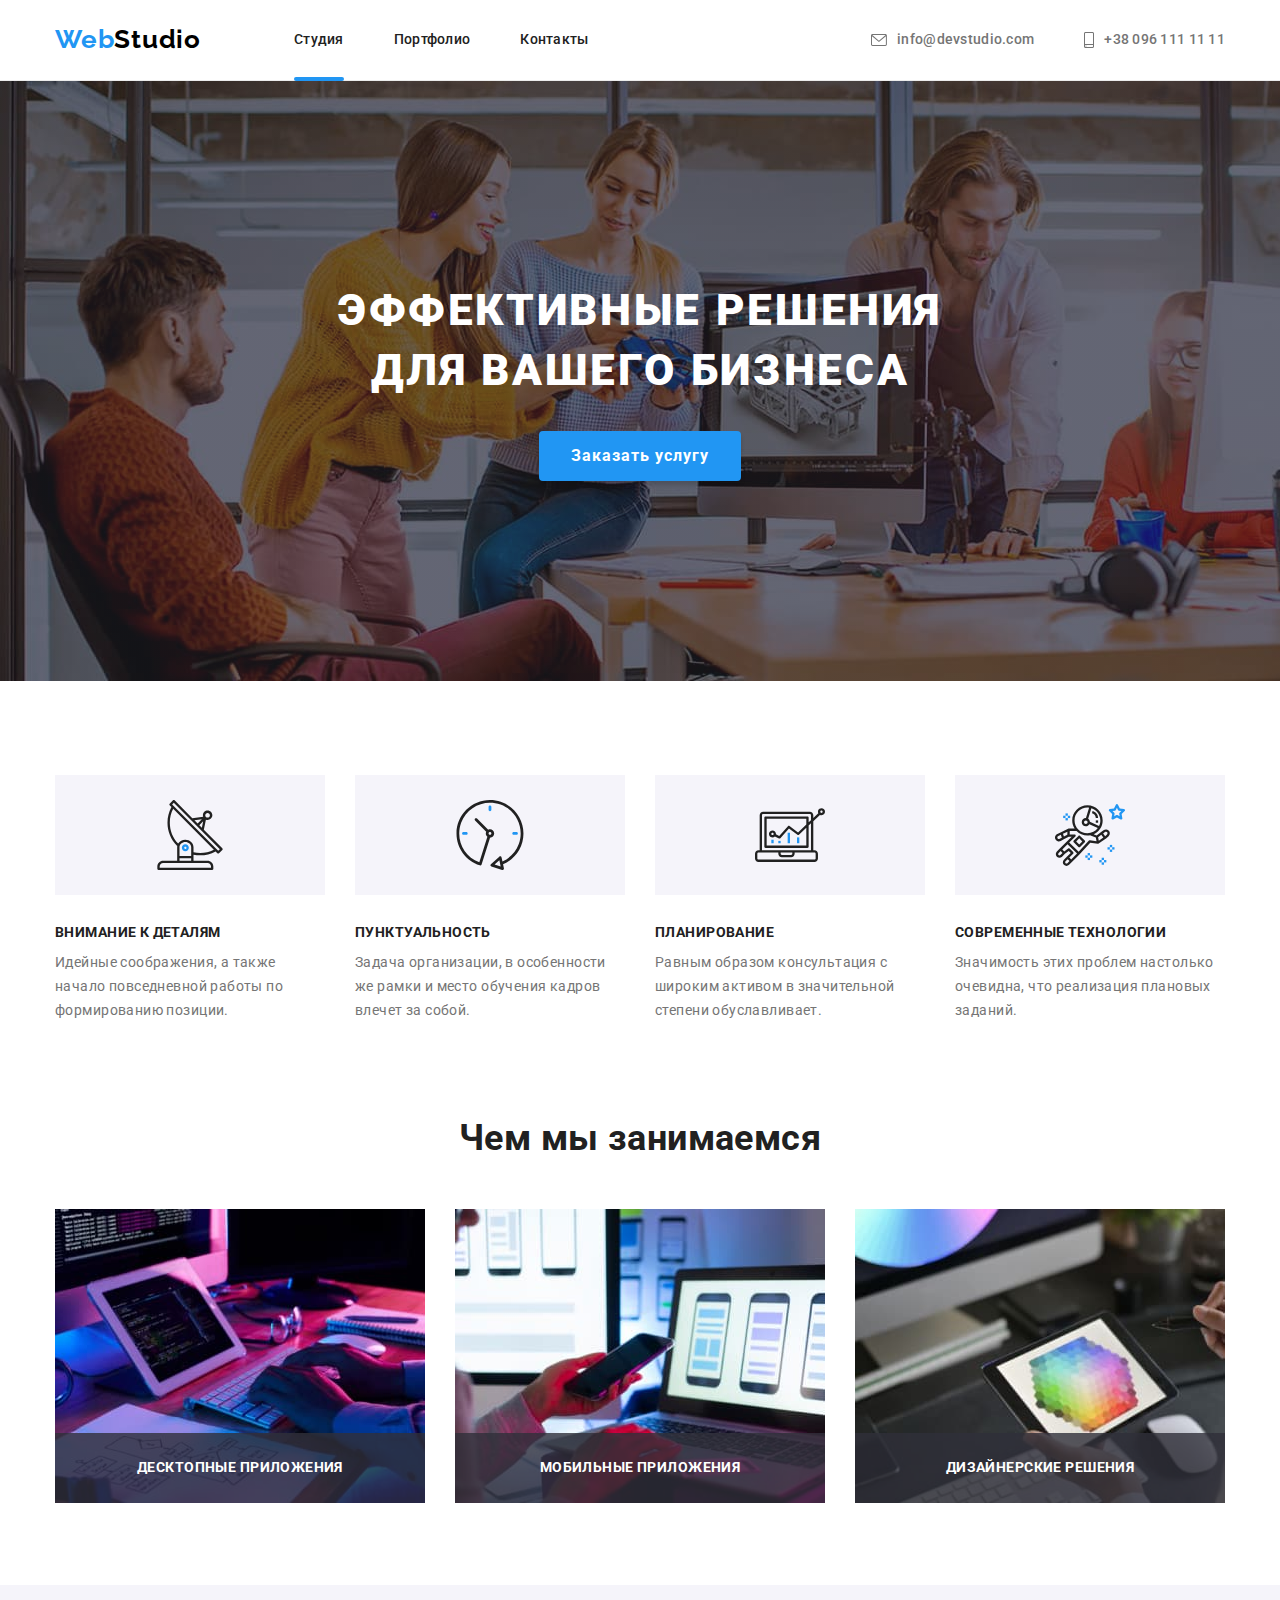
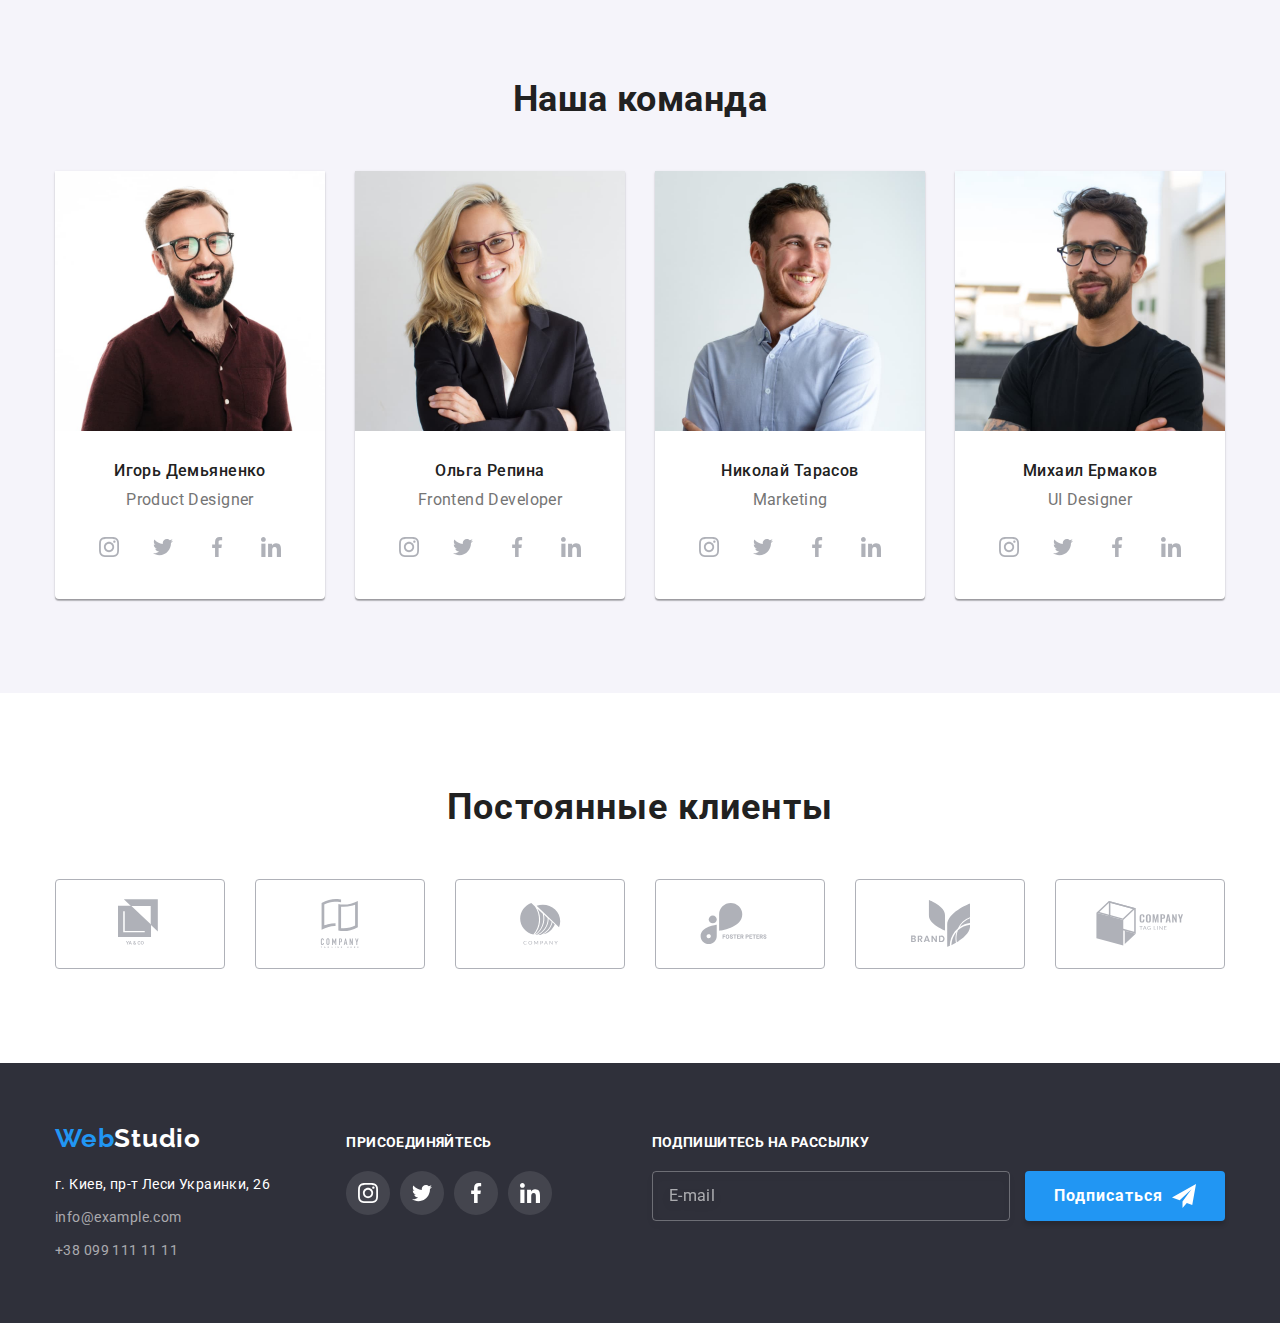
==== index.html @ 07ae0848 "clone-hw7" ====
<!DOCTYPE html>
<html lang="ru">
<head>
    <meta charset="UTF-8">
    <meta name="viewport" content="width=device-width, initial-scale=1.0">
    <title>Web Studio</title>
    <link rel="stylesheet" href="https://cdnjs.cloudflare.com/ajax/libs/modern-normalize/1.0.0/modern-normalize.min.css">
    <link rel="preconnect" href="https://fonts.gstatic.com">
    <link href="https://fonts.googleapis.com/css2?family=Raleway:wght@700&family=Roboto:wght@400;500;700;900&display=swap"
        rel="stylesheet">
    <link rel="stylesheet" href="./css/main.min.css">
</head>
<body>
<!--Шапка сайта-->   
    <header class="header">
        <div class="container">
            <nav class="navigation">
                <a href="./index.html" class="logo">
                    <span class="logo-accent">Web</span>Studio</a>
                <ul class="site-nav">
                    <li class="navigation-list"><a href="./index.html" class="link current">Студия</a></li>
                    <li class="navigation-list"><a href="./portfolio.html" class="link">Портфолио</a></li>
                    <li class="navigation-list"><a href="#" class="link ">Контакты</a></li>
                </ul>
            </nav>
            <address class="address-nav">
                <a class="link" href="mailto:info@devstudio.com">
                    <svg class="header-contacts" width="16" height="12">
                        <use href="./images/sprite.svg#icon-envelope"></use>
                    </svg>
                    info@devstudio.com</a>
                <a class="link number" href="tel:+380961111111">
                    <svg class="header-contacts" width="10" height="16">
                        <use href="./images/sprite.svg#icon-smartphone"></use>
                    </svg>
                    +38 096 111 11 11</a>
            </address>
        </div>
        
            
        

    </header>
    <main>
<!--Верхняя секция-->        
        <section class="hero">
            <div class="container">
                <h1 class="hero-title">Эффективные решения <br> для вашего бизнеса</h1>
                <button class="hero-button" type="button" data-modal-open>Заказать услугу</button>
            </div>
            
        </section>
<!--Секция особенностей-->        
        <section class="section-advantages">
            <div class="container">
                <h2 class="visually-hidden">Особенности</h2>
                <ul class="advantages-list">
                    <li class="advantages-item">
                        <div>
                            <svg width="70" height="70">
                            <use href="./images/sprite.svg#icon-antenna-1"></use>
                        </svg>
                        </div>
                        
                        <h3 class="advantages-title">Внимание к деталям</h3>
                        <p class="advantages-text">Идейные соображения, а также начало повседневной работы по формированию позиции.</p>
                    </li>
                    <li class="advantages-item">
                        <div>
                            <svg width="70" height="70">
                                <use href="./images/sprite.svg#icon-clock-1"></use>
                            </svg>
                        </div>
                        <h3 class="advantages-title">Пунктуальность</h3>
                        <p class="advantages-text">Задача организации, в особенности же рамки и место обучения кадров влечет за собой.</p>
                    </li>
                    <li class="advantages-item">
                        <div>
                            <svg width="70" height="70">
                                <use href="./images/sprite.svg#icon-diagram-1"></use>
                            </svg>
                        </div>
                        <h3 class="advantages-title">Планирование</h3>
                        <p class="advantages-text">Равным образом консультация с широким активом в значительной степени обуславливает.</p>
                    </li>
                    <li class="advantages-item">
                        <div>
                            <svg width="70" height="70">
                                <use href="./images/sprite.svg#icon-astronaut-1"></use>
                            </svg>
                        </div>
                        <h3 class="advantages-title">Современные технологии</h3>
                        <p class="advantages-text">Значимость этих проблем настолько очевидна, что реализация плановых заданий.</p>
                    </li>
                </ul>
            </div>
            
        </section>
<!--Секция сфер деятельности-->
        <section class="section-product">
            <div class="container">
                <h2 class="product-item-title">Чем мы занимаемся</h2>
                <ul class="product-list">
                    <li class="product-item"><img src="./images/coding.jpg" alt="Разработка веб" width="370" height="294">
                    <p class="product-title">Десктопные приложения</p>
                    </li>
                    <li class="product-item"><img src="./images/mobileaps.jpg" alt="Адаптивность" width="370" height="294">
                    <p class="product-title">Мобильные приложения</p>
                    </li>
                    <li class="product-item"><img src="./images/interface.jpg" alt="Адаптивность" width="370" height="294">
                    <p class="product-title">Дизайнерские решения</p>
                    </li>
                
                </ul>
            </div>
            
        </section>     
<!--Секция наша команда-->   
        <section class="section team">
            <div class="container">
                <h2 class="team-item-title">Наша команда</h2>
                <ul class="team-list list">
                    <li class="team-item">
                        <img class="photo-team" src="./images/igor.jpg" alt="дизайнер продукта" width="270" height="260">
                        <div class="about-team">
                            <h3 class="team-caption">Игорь Демьяненко</h3>
                            <p class="team-text">Product Designer</p>
                            </div>
                            <ul class="social-list">
                                <li class="social-list-item">
                                    <a href="#" class="social-list-item-link" target="_blank">
                                        <svg class="social-list-item-svg">
                                            <use href="./images/sprite.svg#icon-instagram-2"></use>
                                        </svg>
                                    </a>
                                </li>
                    <li>
                        <a href="#" class="social-list-item-link" target="_blank">
                            <svg class="social-list-item-svg">
                                <use href="./images/sprite.svg#icon-twitter-1"></use>
                            </svg>
                        </a>
                    </li>
                    <li>
                        <a href="#" class="social-list-item-link" target="_blank">
                            <svg class="social-list-item-svg">
                                <use href="./images/sprite.svg#icon-facebook-1"></use>
                            </svg>
                        </a>
                    </li>
                    <li>
                        <a href="#" class="social-list-item-link" target="_blank">
                            <svg class="social-list-item-svg">
                                <use href="./images/sprite.svg#icon-linkedin-1"></use>
                            </svg>
                        </a>
                    </li>
                            </ul>

                        
                        
                    </li>
                    <li class="team-item">
                        <img src="./images/olga.jpg" alt="фронтенд-разработчик" width="270" height="260">
                        <div class="about-team">
                            <h3 class="team-caption">Ольга Репина</h3>
                            <p class="team-text">Frontend Developer</p>
                        </div>
                        <ul class="social-list">
                            <li class="social-list-item">
                                <a href="#" class="social-list-item-link" target="_blank">
                                    <svg class="social-list-item-svg">
                                        <use href="./images/sprite.svg#icon-instagram-2"></use>
                                    </svg>
                                </a>
                            </li>
                            <li>
                                <a href="#" class="social-list-item-link" target="_blank">
                                    <svg class="social-list-item-svg">
                                        <use href="./images/sprite.svg#icon-twitter-1"></use>
                                    </svg>
                                </a>
                            </li>
                            <li>
                                <a href="#" class="social-list-item-link" target="_blank">
                                    <svg class="social-list-item-svg">
                                        <use href="./images/sprite.svg#icon-facebook-1"></use>
                                    </svg>
                                </a>
                            </li>
                            <li>
                                <a href="#" class="social-list-item-link" target="_blank">
                                    <svg class="social-list-item-svg">
                                        <use href="./images/sprite.svg#icon-linkedin-1"></use>
                                    </svg>
                                </a>
                            </li>
                        </ul>

                        
                    </li>
                    <li class="team-item">
                        <img src="./images/nikola.jpg" alt="маркетинг" width="270" height="260">
                        <div class="about-team">
                            <h3 class="team-caption">Николай Тарасов</h3>
                            <p class="team-text">Marketing</p>
                        </div>
                        <ul class="social-list">
                            <li class="social-list-item">
                                <a href="#" class="social-list-item-link" target="_blank">
                                    <svg class="social-list-item-svg">
                                        <use href="./images/sprite.svg#icon-instagram-2"></use>
                                    </svg>
                                </a>
                            </li>
                            <li>
                                <a href="#" class="social-list-item-link" target="_blank">
                                    <svg class="social-list-item-svg">
                                        <use href="./images/sprite.svg#icon-twitter-1"></use>
                                    </svg>
                                </a>
                            </li>
                            <li>
                                <a href="#" class="social-list-item-link" target="_blank">
                                    <svg class="social-list-item-svg">
                                        <use href="./images/sprite.svg#icon-facebook-1"></use>
                                    </svg>
                                </a>
                            </li>
                            <li>
                                <a href="#" class="social-list-item-link" target="_blank">
                                    <svg class="social-list-item-svg">
                                        <use href="./images/sprite.svg#icon-linkedin-1"></use>
                                    </svg>
                                </a>
                            </li>
                        </ul>
                        
                        
                    </li>
                    <li class="team-item">
                        <img src="./images/miho.jpg" alt="дизайнер интерфейса" width="270" height="260">
                        <div class="about-team">
                            <h3 class="team-caption">Михаил Ермаков</h3>
                            <p class="team-text">UI Designer</p>
                        </div>
                        <ul class="social-list">
                            <li class="social-list-item">
                                <a href="#" class="social-list-item-link" target="_blank">
                                    <svg class="social-list-item-svg">
                                        <use href="./images/sprite.svg#icon-instagram-2"></use>
                                    </svg>
                                </a>
                            </li>
                            <li>
                                <a href="#" class="social-list-item-link" target="_blank">
                                    <svg class="social-list-item-svg">
                                        <use href="./images/sprite.svg#icon-twitter-1"></use>
                                    </svg>
                                </a>
                            </li>
                            <li>
                                <a href="#" class="social-list-item-link" target="_blank">
                                    <svg class="social-list-item-svg">
                                        <use href="./images/sprite.svg#icon-facebook-1"></use>
                                    </svg>
                                </a>
                            </li>
                            <li>
                                <a href="#" class="social-list-item-link" target="_blank">
                                    <svg class="social-list-item-svg">
                                        <use href="./images/sprite.svg#icon-linkedin-1"></use>
                                    </svg>
                                </a>
                            </li>
                        </ul>
                        
                    </li>
                </ul>
            </div>
            
        </section>
        <!-- Наши клиенты -->
        <section class="section clients">
            <div class="container">
                <h2 class="clients-item-title">Постоянные клиенты</h2>
                <ul class="clients-list">
                    <li>
                        <a href="#" class="clients-list-item">
                        <svg class="clients-list-item-svg" width="44" height="49">
                            <use href="./images/sprite.svg#icon-logo-1"></use>
                        </svg>
                        </a>
                    </li>
                    <li>
                        <a href="#" class="clients-list-item">
                            <svg class="clients-list-item-svg" width="44" height="49">
                                <use href="./images/sprite.svg#icon-logo-2"></use>
                            </svg>
                        </a>
                    </li>
                    <li>
                        <a href="#" class="clients-list-item">
                            <svg class="clients-list-item-svg" width="41" height="42">
                                <use href="./images/sprite.svg#icon-logo-3"></use>
                            </svg>
                        </a>
                    </li>
                    <li>
                        <a href="#" class="clients-list-item">
                            <svg class="clients-list-item-svg" width="80" height="42">
                                <use href="./images/sprite.svg#icon-logo-4"></use>
                            </svg>
                        </a>
                    </li>
                    <li>
                        <a href="#" class="clients-list-item">
                            <svg class="clients-list-item-svg" width="59" height="47">
                                <use href="./images/sprite.svg#icon-logo-5"></use>
                            </svg>
                        </a>
                    </li>
                    <li>
                        <a href="#" class="clients-list-item">
                            <svg class="clients-list-item-svg" width="88" height="45">
                                <use href="./images/sprite.svg#icon-logo-6"></use>
                            </svg>
                        </a>
                    </li>
                </ul>
            </div>
            
        </section>
    </main>
<!--Подвал-->    
    <footer class="box">
        <div class="footer-nav container">
            <div class="footer-container"> 
                <div class="box-address">
                    <a href="index.html" class="logo-footer">
                        <span class="logo-accent">Web</span>Studio</a>
                    <address>
                        <ul class="box-list">
                            <li>
                                <a class="link address" href="https://goo.gl/maps/RxFBM79pDtVXAwZK7">г. Киев, пр-т Леси Украинки,
                                    26<br></a>
                            </li>
                            <li>
                                <a class="link" href="mailto:info@example.com">info@example.com</a>
                            </li>
                            <li>
                                <a class="link" href="tel:+380991111111">+38 099 111 11 11</a>
                            </li>
                        </ul>
                    </address>
                </div>
                <div class="footer-socials-box">
                    <h3 class="footer-title">присоединяйтесь</h3>
                    <ul class="footer-socials-list">
                        <li class="footer-socials-item">
                            <a href="" class="socials-link">
                                <svg class="socials-link-icon">
                                    <use href="./images/sprite.svg#icon-instagramf"></use>
                                </svg>
                            </a>
                        </li>
                        <li class="footer-socials-item">
                            <a href="" class="socials-link">
                                <svg class="socials-link-icon">
                                    <use href="./images/sprite.svg#icon-twitterf"></use>
                                </svg>
                            </a>
                        </li>
                        <li class="footer-socials-item">
                            <a href="" class="socials-link">
                                <svg class="socials-link-icon">
                                    <use href="./images/sprite.svg#icon-facebook-f"></use>
                                </svg>
                            </a>
                        </li>
                        <li class="footer-socials-item">
                            <a href="" class="socials-link">
                                <svg class="socials-link-icon">
                                    <use href="./images/sprite.svg#icon-linkedinf"></use>
                                </svg>
                            </a>
                        </li>
                    </ul>
                </div>
                        <div class="subscribe">
                            <h3 class="footer-title">Подпишитесь на рассылку</h3>
                            <div class="footer-form-wrapper">
                                <form action="#" class="footer-form">
                                    <div class="footer-form-item">
                                        <input type="email" name="email" placeholder="E-mail" class="footer-form-input">
                                        <button type="submit" class="submit-btn">Подписаться</button>
                                    </div>
                                </form>
                            </div>
                        </div>
            </div>
    </div>
    </footer>
    <div class="backdrop is-hidden" data-modal>
        <div class="modal modal-close">
            <button class="btn-close" data-modal-close>
                <svg class="modal-btn-close">
                    <use href="./images/sprite.svg#icon-close-black"></use>
                </svg>
            </button>
            <!-- Modal title  =====================-->
            <p class="modal-title">Оставьте свои данные, мы вам перезвоним</p>
            
            <!-- Form ==============================-->
            <form action="#" method="GET">
                <!-- Form items -->
                <div class="form-items">
                    <!-- Inputs ============= -->
                    <!-- Form Name =====-->
                    <div class="form-item">
                        <label class="form-item-label" for="name">Имя </label>
                        <input class="form-item-input" type="text" name="user-name" required minlength="2" placeholder=""
                            id="name" />
                        <svg class="form-item-input-svg">
                            <use href="./images/sprite.svg#icon-person-black"></use>
                        </svg>
                    </div>
                    <!--Form Phone ======-->
                    <div class="form-item">
                        <label class="form-item-label" for="tel">Телефон </label>
                        <input class="form-item-input" type="tel" name="user-phone" required minlength="7" placeholder=""
                            pattern="[0-9]{3}-[0-9]{3}-[0-9]{2}-[0-9]{2}" id="tel" />
                        <svg class="form-item-input-svg">
                            <use href="./images/sprite.svg#icon-phone-black"></use>
                        </svg>
                    </div>
            
                    <!-- Form E-mail ======-->
                    <div class="form-item">
                        <label class="form-item-label">Почта </label>
                        <input id="email" type="email" class="form-item-input" name="user-email" placeholder="" required />
                        <svg class="form-item-input-svg">
                            <use href="./images/sprite.svg#icon-email-black"></use>
                        </svg>
                    </div>
            
                    <!-- Form message =============-->
                    <div class="form-item">
                        <label class="form-item-label" for="text">Комментарий </label>
                        <textarea class="form-item-input form-message" name="user-comments" placeholder="Введите текст"
                            id="text"></textarea>
                    </div>
            
                    <!--Form agreements  =============== -->
                    <div class="form-item">
                        <!-- new -->
                        <label class="form-agreement-label">
                            <input class="form-input-check hidden-form-checkbox" type="checkbox" name="user-contract" />
                            <a href="">Условия договора</a>
                            Соглашаюсь с рассылкой и принимаю
                            <span class="form-castom-checkbox"><svg width="12px" height="12px">
                                    <use href="./images/sprite.svg#icon-vector"></use>
                                </svg>
                            </span>
                        </label>
                    </div>
            
                    <!-- Form button -->
                    <button type="submit" class="form-button">Отправить</button>
                </div>
            </form>
        </div>
    </div>
    <script src="./js/modal.js">
    </script>
</body>

</html>
---- css/main.min.css ----
*,*::before,*::after{margin:0;padding:0;box-sizing:border-box}img{display:block}body{margin:0;background-color:#fff;color:#757575;font-family:Roboto, sans-serif;letter-spacing:0.03em;font-size:14px;line-height:1.17}body li{list-style-type:none}li a{text-decoration:none}.container{margin-left:auto;margin-right:auto;width:1200px;padding-left:15px;padding-right:15px}.visually-hidden{position:absolute;width:1px;height:1px;margin:-1px;border:0;padding:0;white-space:nowrap;clip-path:inset(100%);clip:rect(0 0 0 0);overflow:hidden}.header{display:block;border-bottom:1px solid #ececec}.header .container{display:flex;align-items:center;padding-top:24px;padding-bottom:25px}.header-contacts{margin-right:10px}.navigation{display:flex;align-items:center}.site-nav{display:flex;align-items:center}.site-nav .link:hover,.site-nav .link:focus,.site-nav .current:visited{color:#2196f3}.site-nav .link{font-weight:500;font-size:14px;line-height:1.14;letter-spacing:0.02em;color:#212121;transition-duration:250ms;transition-property:color;transition-timing-function:cubic-bezier(0.4, 0, 0.2, 1)}.logo{align-items:center;margin-right:93px;font-family:Raleway, sans-serif;font-weight:700;font-size:26px;line-height:1.2;color:#000;letter-spacing:0.03em}.logo-accent{color:#2196f3}nav a,.address-nav a{text-decoration:none;display:flex;align-items:center}.address-nav{display:flex;margin-left:auto}.address-nav .link{color:#757575;font-weight:500;font-size:14px;line-height:1.14;letter-spacing:0.02em;font-style:normal;fill:#757575;transition-duration:250ms;transition-property:color, fill;transition-timing-function:cubic-bezier(0.4, 0, 0.2, 1)}.address-nav .link:hover,.address-nav .link:focus{color:#2196f3;fill:#2196f3}.address-nav .number{margin-left:50px}.navigation-list{display:list-item;margin-right:50px;position:relative}.navigation-list:last-child{margin-right:0}.current::after{content:"";position:absolute;display:block;width:100%;height:4px;bottom:-33.5px;border-radius:2px;background-color:#2196f3}.hero{max-width:1600px;height:600px;margin-right:auto;margin-left:auto;text-align:center;padding:200px 0;color:#fff;background:#c4c4c4;background-image:linear-gradient(rgba(47,48,58,0.4), rgba(47,48,58,0.4)),url(../images/img-hero.jpg);background-repeat:no-repeat;background-size:cover}.hero-title{font-weight:900;font-size:44px;line-height:1.36;text-align:center;letter-spacing:0.06em;text-transform:uppercase;margin-bottom:30px;border:none}.hero-button{font-weight:700;font-size:16px;line-height:1.87;letter-spacing:0.06em;background-color:#2196f3;color:#fff;display:inline-block;padding:10px 32px;box-shadow:0px 4px 4px rgba(0,0,0,0.15);border-radius:4px;border:none}.section-advantages{padding:94px 0}.advantages-title{margin-bottom:10px;color:#212121;font-weight:700;font-size:14px;line-height:1.14;text-transform:uppercase}.advantages-text{font-weight:400;font-size:14px;line-height:1.71}.advantages-list{display:flex;flex-wrap:wrap}.advantages-item{margin-right:30px;width:270px}.advantages-item div{display:flex;align-items:center;justify-content:center;background-color:#f5f4fa;width:270px;height:120px;margin-bottom:30px}.advantages-item:last-child{margin-right:0}.section-product{padding-bottom:82px}.section-product .product-item-title{margin-bottom:50px;color:#212121;font-weight:700;font-size:36px;line-height:1.17;text-align:center}.product-list{display:flex;flex-flow:row;justify-content:space-between}.product-item{position:relative}.product-title{position:absolute;display:inline-block;width:100%;height:70px;bottom:0;left:0;background:rgba(47,48,58,0.8);margin:0 auto;padding-top:27px;font-weight:700;font-size:14px;line-height:1.14;text-align:center;letter-spacing:0.03em;text-transform:uppercase;text-align:center;color:#fff}.team{padding:94px 0;background-color:#f5f4fa}.team-list{display:flex;flex-direction:row;justify-content:space-between}.team-item{background-color:#fff;box-shadow:0px 1px 3px rgba(0,0,0,0.12),0px 1px 1px rgba(0,0,0,0.14),0px 2px 1px rgba(0,0,0,0.2);border-radius:0px 0px 4px 4px}.about-team{display:block;text-align:center;margin-top:30px;margin-bottom:16px}.team-item-title{margin-bottom:50px;font-weight:700;font-size:36px;line-height:1.16;text-align:center;color:#212121}.team-caption{font-weight:500;font-size:16px;line-height:1.19;text-align:center;padding-bottom:10px;color:#212121}.team-text{font-weight:400;font-size:16px;line-height:1.19;text-align:center}.social-list{display:flex;justify-content:space-between;margin-left:32px;margin-right:32px;margin-bottom:30px}.social-list-item-link{display:inline-flex;justify-content:center;align-items:center;width:44px;height:44px;border-radius:50%;transition-duration:250ms;transition-property:fill, background-color;transition-timing-function:cubic-bezier(0.4, 0, 0.2, 1)}.social-list-item-link:hover,.social-list-item-link:focus{background-color:#2196f3}.social-list-item-link:hover .social-list-item-svg,.social-list-item-link:focus .social-list-item-svg{fill:#fff}.social-list-item-svg{width:20px;height:20px;fill:#afb1b8}.clients{padding:94px 0}.clients .container{text-align:center}.clients-item-title{margin-bottom:50px;font-weight:700;font-size:36px;line-height:1.16;text-align:center;letter-spacing:0.03em;color:#212121}.clients-list-item{display:flex;justify-content:center;align-items:center;width:170px;height:90px;border:1px solid #afb1b8;border-radius:4px;transition-duration:250ms;transition-property:fill, border;transition-timing-function:cubic-bezier(0.4, 0, 0.2, 1)}.clients-list-item:hover,.clients-list-item:focus{border:1px solid #2196f3}.clients-list-item:hover .clients-list-item-svg,.clients-list-item:focus .clients-list-item-svg{fill:#2196f3}.clients-list{display:flex;justify-content:center;align-items:center}.clients-list li:not(:last-child){margin-right:30px}.clients-list-item-svg{fill:#afb1b8;transition-duration:250ms;transition-property:fill, border;transition-timing-function:cubic-bezier(0.4, 0, 0.2, 1)}.box .logo-footer{margin-bottom:20px}.logo-footer{font-family:"Raleway", sans-serif;font-weight:700;font-size:26px;letter-spacing:0.03em;color:#fff}.box-list .addresss{color:#fff}.box-list .link{line-height:1.71;color:rgba(255,255,255,0.6);font-style:normal}.box-list li:not(:last-child){margin-bottom:9px}.box a{text-decoration:none;display:flex}.box{background-color:#2f303a;padding:60px 0}.logo-second-footer{color:#fff}.address-footer{font-style:normal}.box-address{margin-right:70px}.box-list .address{color:#fff}.box-list .link{transition-duration:250ms;transition-property:color;transition-timing-function:cubic-bezier(0.4, 0, 0.2, 1)}.footer-nav{align-items:center}.footer-container{display:flex;justify-content:space-between}.footer-socials-box{padding-right:93px}.box-list{color:#fff}.box-list .link:hover,.box-list .link:focus{color:#2196f3;text-decoration:none}.footer-socials-list{display:flex}.footer-socials-item{border-radius:50%;background-color:rgba(255,255,255,0.1)}.footer-socials-item:not(:last-child){margin-right:10px}.footer-socials-item svg{fill:#fff}.subscribe{display:inline-block}.footer-title{display:block;font-weight:700;font-size:14px;line-height:1.14;padding-top:12px;margin-bottom:20px;text-transform:uppercase;color:#fff}.footer-form-input{width:358px;height:50px;padding-left:16px;margin-right:12px;color:#fff;background-color:transparent;border:1px solid rgba(255,255,255,0.3);box-sizing:border-box;border-radius:4px;filter:drop-shadow(0px 4px 4px rgba(0,0,0,0.15))}.footer-form-input::placeholder{font-weight:400;font-size:16px;line-height:1.25;align-items:center;letter-spacing:0.03em;color:rgba(255,255,255,0.6)}.footer-form-input:hover,.footer-form-input:focus{border:1px solid #2196f3}.submit-btn{display:inline-flex;justify-content:center;align-items:center;width:200px;height:50px;background:#2196f3;border:transparent;box-shadow:0px 4px 4px rgba(0,0,0,0.15);border-radius:4px;font-weight:700;font-size:16px;line-height:1.87;align-items:center;text-align:center;letter-spacing:0.06em;color:#fff;cursor:pointer}.submit-btn:after{content:"";margin-left:9px;width:24px;height:24px;background-image:url(../images/icon-send.svg);background-repeat:no-repeat;background-position:center}.socials-link{justify-content:center;align-items:center;width:44px;height:44px;border-radius:50%;transition-duration:250ms;transition-property:background-color, fill, color;transition-timing-function:cubic-bezier(0.4, 0, 0.2, 1)}.socials-link:hover,.socials-link:focus{background-color:#2196f3}.socials-link-icon{width:20px;height:20px}.backdrop{position:fixed;top:0;left:0;right:0;bottom:0;opacity:1;background-color:rgba(0,0,0,0.2);z-index:100;transition-duration:250ms;transition-timing-function:cubic-bezier(0.4, 0, 0.2, 1);visibility:visible}.backdrop.is-hidden{opacity:0;pointer-events:none;visibility:hidden}.modal{position:absolute;left:50%;top:50%;transform:translate(-50%, -50%);width:100%;max-width:528px;height:581px;background:#fff;box-shadow:0px 1px 3px rgba(0,0,0,0.12),0px 1px 1px rgba(0,0,0,0.14),0px 2px 1px rgba(0,0,0,0.2);border-radius:4px;padding:40px}.modal-close{display:block;justify-content:flex-end}.btn-close{display:flex;position:absolute;justify-content:center;align-items:center;width:30px;height:30px;top:8px;right:8px;border-radius:50px;cursor:pointer;background-color:#fff;border:1px solid rgba(0,0,0,0.1)}.btn-close:hover,.btn-close:focus{fill:#2196f3;border-color:#2196f3}.modal-btn-close{width:11px;height:11px}.modal-title{text-align:center;font-family:Roboto;font-weight:bold;font-size:20px;letter-spacing:0.03em;margin-bottom:12px;color:#212121}.form-items{margin-left:auto;margin-right:auto}.form-item{position:relative;margin-bottom:10px}.form-item-label{display:block;font-family:Roboto;font-style:normal;font-weight:normal;font-size:12px;line-height:14px;letter-spacing:0.01em;color:rgba(117,117,117,0.5);margin-bottom:4px}.form-item-input{display:block;z-index:1;width:100%;height:40px;padding-left:42px;border:1px solid rgba(33,33,33,0.2);border-radius:4px}.form-item-input:not(:last-child){margin-bottom:10px}.form-item-input:focus,.form-item-input:hover{outline:none;border-color:#2196f3}.form-item-input:focus+.form-item-input-svg,.form-item-input:hover+.form-item-input-svg{fill:#2196f3}.form-item-input-svg{position:absolute;z-index:100;top:50%;left:12px;width:18px;height:18px}.form-message{font-family:Roboto;font-style:normal;font-weight:normal;font-size:14px;line-height:16px;letter-spacing:0.01em;width:100%;height:120px;padding-left:16px;padding-top:12px;resize:none;margin-bottom:20px}.form-agreement-label{display:flex;align-items:center;justify-content:center;flex-direction:row-reverse;margin-bottom:30px;font-family:Roboto;font-weight:normal;font-size:14px;line-height:24px;letter-spacing:0.03em;color:#757575}.form-agreement-label a{font-family:Roboto;font-weight:normal;font-size:14px;line-height:24px;letter-spacing:0.03em;color:#2196f3;text-decoration:underline;margin-left:3px}.form-castom-checkbox{margin-right:7px;width:16px;height:15px;border:2px solid #212121;border-radius:4px;fill:#fff;background-color:var(--background-color);transition-property:background-color, border-color;transition-duration:250ms;transition-timing-function:cubic-bezier(0.4, 0, 0.2, 1)}.form-castom-checkbox svg{display:block}.form-input-check:checked ~ .form-castom-checkbox{background-color:#2196f3;border-color:#2196f3}.hidden-form-checkbox{display:none}.form-button{background-color:#2196f3;box-shadow:0px 4px 4px rgba(0,0,0,0.15);border-radius:4px;font-weight:bold;font-size:16px;color:#fff;border:none;width:200px;height:50px;left:700px;top:430px;display:block;margin-left:auto;margin-right:auto;transition:color 250ms cubic-bezier(0.4, 0, 0.2, 1)}.form-message::placeholder{color:rgba(117,117,117,0.5)}.button{display:flex;justify-content:center;margin-bottom:50px}.button-icon{font-weight:500;font-size:16px;line-height:1.62;text-align:center;background-color:#f5f4fa;padding:6px 22px;border-radius:4px;border:none;transition-duration:250ms;transition-property:color, background-color, box-shadow;transition-timing-function:cubic-bezier(0.4, 0, 0.2, 1)}.current .button-icon,.button-icon:hover,.button-icon:focus{background-color:#2196f3;color:#fff;box-shadow:0px 3px 1px rgba(0,0,0,0.1),0px 1px 2px rgba(0,0,0,0.08),0px 2px 2px rgba(0,0,0,0.12)}.icon:not(:last-child){margin-right:8px}.examples-works{padding:94px 0}.examples-works .project-text{padding:20px 24px}.project-type{font-family:Roboto;font-weight:400;font-size:16px;line-height:1.875;letter-spacing:0.03em;color:#757575}.project{display:flex;flex-wrap:wrap}.project .item{width:370px;margin:0px 30px 30px 0px;border:1px solid #eee}.project .item:nth-child(3n+3){margin-right:0px}.project .item:nth-last-child(-n+3){margin-bottom:0px}.project-name{color:#212121;font-weight:700;font-size:18px;line-height:2;letter-spacing:0.06em}.item:hover,.item:focus{border:1px solid #eee;box-shadow:0px 1px 1px rgba(0,0,0,0.12),0px 4px 4px rgba(0,0,0,0.06),1px 4px 6px rgba(0,0,0,0.16)}.project-thumb{position:relative;overflow:hidden}.overlay{position:absolute;top:100%;width:100%;height:100%;display:flex;align-items:center;background-color:#2196f3;visibility:hidden;pointer-events:none;transform:translateY(0);transition:transform 250ms cubic-bezier(0.4, 0, 0.2, 1),visibility 250ms cubic-bezier(0.4, 0, 0.2, 1)}.project-item-link:hover .overlay,.project-item-link:focus .overlay{transform:translateY(-100%);visibility:visible;pointer-events:auto}.project-description{margin:63px 24px;font-size:18px;line-height:1.56;letter-spacing:0.03em;color:#fff}
/*# sourceMappingURL=main.min.css.map */
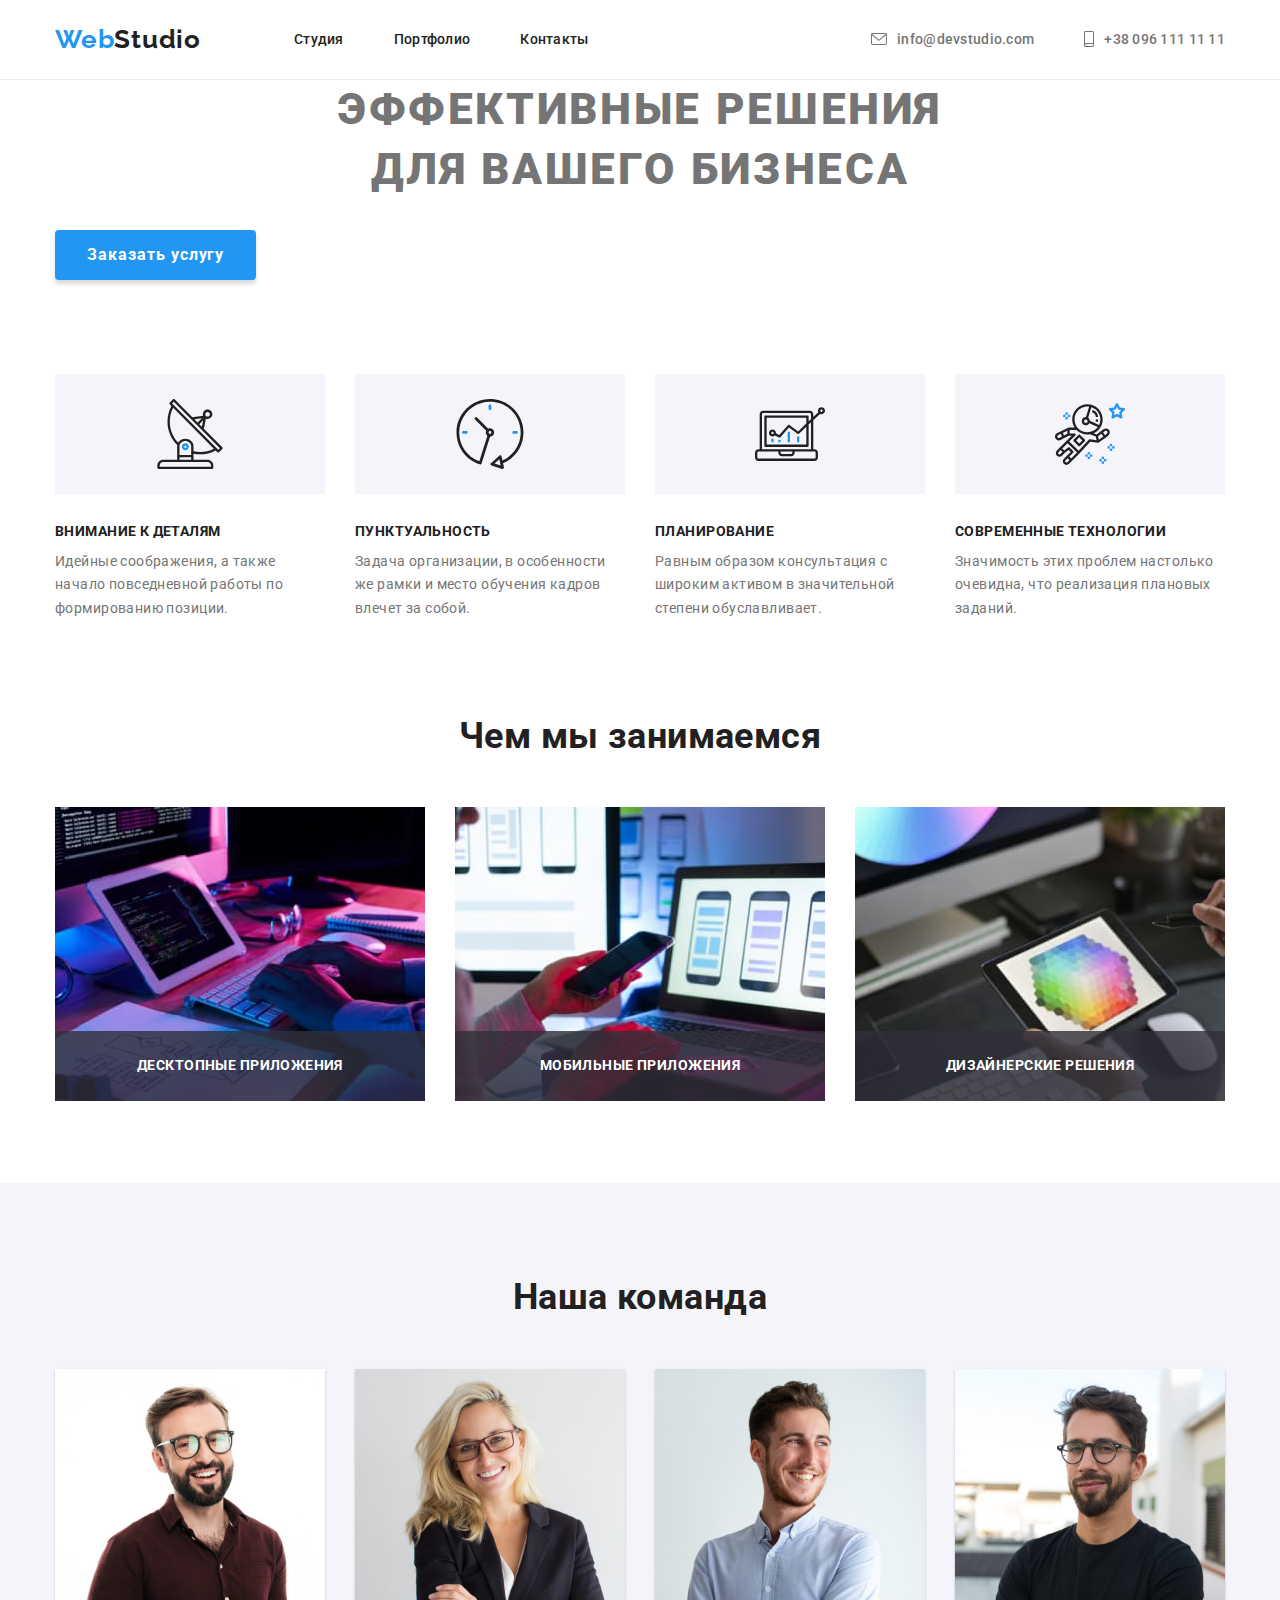
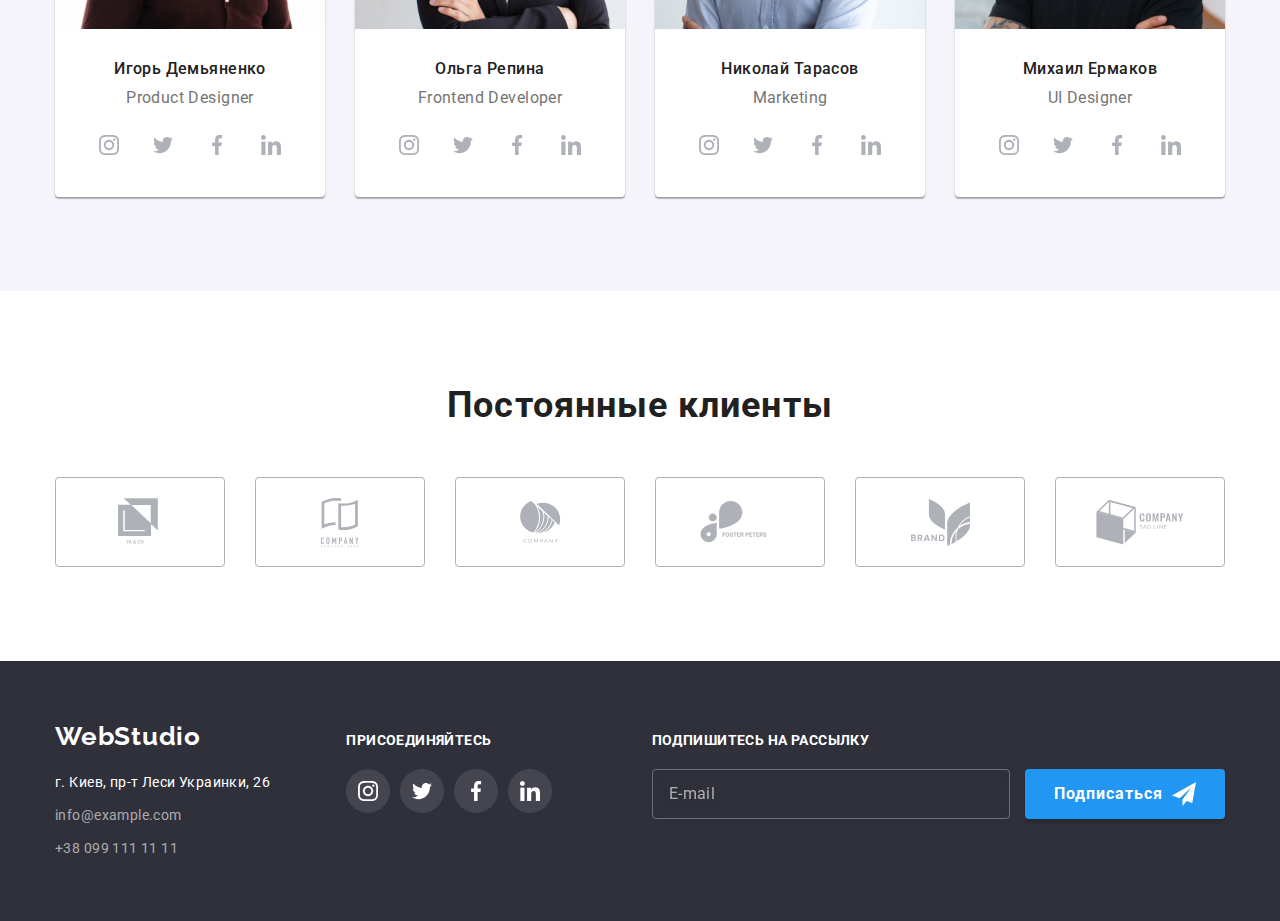
==== commit e317b1cb: "hw7" ====
--- a/index.html
+++ b/index.html
@@ -15,36 +15,48 @@
     <header class="header">
         <div class="container">
             <nav class="navigation">
-                <a href="./index.html" class="logo">
-                    <span class="logo-accent">Web</span>Studio</a>
-                <ul class="site-nav">
-                    <li class="navigation-list"><a href="./index.html" class="link current">Студия</a></li>
-                    <li class="navigation-list"><a href="./portfolio.html" class="link">Портфолио</a></li>
-                    <li class="navigation-list"><a href="#" class="link ">Контакты</a></li>
-                </ul>
-            </nav>
-            <address class="address-nav">
-                <a class="link" href="mailto:info@devstudio.com">
-                    <svg class="header-contacts" width="16" height="12">
-                        <use href="./images/sprite.svg#icon-envelope"></use>
+                <a href="./index.html" class="logo link" aria-label="логотип вебстудии">
+                    <span class="logo-web">Web</span><span class="logo-studio">Studio</span></a>
+
+                <button type="button" class="menu-button" is-open data-menu-button>
+                    <svg width="40" height="40" aria-label="мобильное меню">
+                        <use href="./images/sprite.svg#menu_header" class="icon-menu"></use>
+                        <use href="./images/sprite.svg#close_header" class="icon-cross"></use>
                     </svg>
-                    info@devstudio.com</a>
-                <a class="link number" href="tel:+380961111111">
-                    <svg class="header-contacts" width="10" height="16">
-                        <use href="./images/sprite.svg#icon-smartphone"></use>
-                    </svg>
-                    +38 096 111 11 11</a>
-            </address>
+                </button>
+                </nav>
+                <div class="header-mobile" data-menu>
+                    <ul class="navigation-list list">
+                        <li class="navigation-list-item"><a href="./index.html" class="navigation-list-link link accent-title">Студия</a></li>
+                        <li class="navigation-list-item"><a href="./portfolio.html" class="navigation-list-link link">Портфолио</a></li>
+                        <li class="navigation-list-item"><a href="#" class="navigation-list-link link ">Контакты</a></li>
+                    </ul>
+                    
+                    <address class="address">
+                        <ul class="address-list list">
+                            <li class="address-list-item">
+                        <a class="address-mail link" href="mailto:info@devstudio.com">
+                            <svg class="address-logo" width="16" height="12">
+                                <use href="./images/sprite.svg#icon-envelope"></use>
+                            </svg>
+                            info@devstudio.com</a>
+                            </li>
+                            <li class="address-list-item">
+                        <a class="address-tel link" href="tel:+380961111111">
+                            <svg class="address-logo-tel" width="10" height="16">
+                                <use href="./images/sprite.svg#icon-smartphone"></use>
+                            </svg>
+                            +38 096 111 11 11</a>
+                            </li>
+                            </ul>
+                    </address>
+                </div>   
         </div>
-        
-            
-        
-
     </header>
     <main>
 <!--Верхняя секция-->        
-        <section class="hero">
-            <div class="container">
+        <section class="section-hero">
+            <div class="container container-hero">
                 <h1 class="hero-title">Эффективные решения <br> для вашего бизнеса</h1>
                 <button class="hero-button" type="button" data-modal-open>Заказать услугу</button>
             </div>
@@ -473,6 +485,8 @@
     </div>
     <script src="./js/modal.js">
     </script>
+    <script src="./js/menu-button.js">
+    </script>
 </body>
 
 </html>--- a/css/main.min.css
+++ b/css/main.min.css
@@ -1,2 +1,2 @@
-*,*::before,*::after{margin:0;padding:0;box-sizing:border-box}img{display:block}body{margin:0;background-color:#fff;color:#757575;font-family:Roboto, sans-serif;letter-spacing:0.03em;font-size:14px;line-height:1.17}body li{list-style-type:none}li a{text-decoration:none}.container{margin-left:auto;margin-right:auto;width:1200px;padding-left:15px;padding-right:15px}.visually-hidden{position:absolute;width:1px;height:1px;margin:-1px;border:0;padding:0;white-space:nowrap;clip-path:inset(100%);clip:rect(0 0 0 0);overflow:hidden}.header{display:block;border-bottom:1px solid #ececec}.header .container{display:flex;align-items:center;padding-top:24px;padding-bottom:25px}.header-contacts{margin-right:10px}.navigation{display:flex;align-items:center}.site-nav{display:flex;align-items:center}.site-nav .link:hover,.site-nav .link:focus,.site-nav .current:visited{color:#2196f3}.site-nav .link{font-weight:500;font-size:14px;line-height:1.14;letter-spacing:0.02em;color:#212121;transition-duration:250ms;transition-property:color;transition-timing-function:cubic-bezier(0.4, 0, 0.2, 1)}.logo{align-items:center;margin-right:93px;font-family:Raleway, sans-serif;font-weight:700;font-size:26px;line-height:1.2;color:#000;letter-spacing:0.03em}.logo-accent{color:#2196f3}nav a,.address-nav a{text-decoration:none;display:flex;align-items:center}.address-nav{display:flex;margin-left:auto}.address-nav .link{color:#757575;font-weight:500;font-size:14px;line-height:1.14;letter-spacing:0.02em;font-style:normal;fill:#757575;transition-duration:250ms;transition-property:color, fill;transition-timing-function:cubic-bezier(0.4, 0, 0.2, 1)}.address-nav .link:hover,.address-nav .link:focus{color:#2196f3;fill:#2196f3}.address-nav .number{margin-left:50px}.navigation-list{display:list-item;margin-right:50px;position:relative}.navigation-list:last-child{margin-right:0}.current::after{content:"";position:absolute;display:block;width:100%;height:4px;bottom:-33.5px;border-radius:2px;background-color:#2196f3}.hero{max-width:1600px;height:600px;margin-right:auto;margin-left:auto;text-align:center;padding:200px 0;color:#fff;background:#c4c4c4;background-image:linear-gradient(rgba(47,48,58,0.4), rgba(47,48,58,0.4)),url(../images/img-hero.jpg);background-repeat:no-repeat;background-size:cover}.hero-title{font-weight:900;font-size:44px;line-height:1.36;text-align:center;letter-spacing:0.06em;text-transform:uppercase;margin-bottom:30px;border:none}.hero-button{font-weight:700;font-size:16px;line-height:1.87;letter-spacing:0.06em;background-color:#2196f3;color:#fff;display:inline-block;padding:10px 32px;box-shadow:0px 4px 4px rgba(0,0,0,0.15);border-radius:4px;border:none}.section-advantages{padding:94px 0}.advantages-title{margin-bottom:10px;color:#212121;font-weight:700;font-size:14px;line-height:1.14;text-transform:uppercase}.advantages-text{font-weight:400;font-size:14px;line-height:1.71}.advantages-list{display:flex;flex-wrap:wrap}.advantages-item{margin-right:30px;width:270px}.advantages-item div{display:flex;align-items:center;justify-content:center;background-color:#f5f4fa;width:270px;height:120px;margin-bottom:30px}.advantages-item:last-child{margin-right:0}.section-product{padding-bottom:82px}.section-product .product-item-title{margin-bottom:50px;color:#212121;font-weight:700;font-size:36px;line-height:1.17;text-align:center}.product-list{display:flex;flex-flow:row;justify-content:space-between}.product-item{position:relative}.product-title{position:absolute;display:inline-block;width:100%;height:70px;bottom:0;left:0;background:rgba(47,48,58,0.8);margin:0 auto;padding-top:27px;font-weight:700;font-size:14px;line-height:1.14;text-align:center;letter-spacing:0.03em;text-transform:uppercase;text-align:center;color:#fff}.team{padding:94px 0;background-color:#f5f4fa}.team-list{display:flex;flex-direction:row;justify-content:space-between}.team-item{background-color:#fff;box-shadow:0px 1px 3px rgba(0,0,0,0.12),0px 1px 1px rgba(0,0,0,0.14),0px 2px 1px rgba(0,0,0,0.2);border-radius:0px 0px 4px 4px}.about-team{display:block;text-align:center;margin-top:30px;margin-bottom:16px}.team-item-title{margin-bottom:50px;font-weight:700;font-size:36px;line-height:1.16;text-align:center;color:#212121}.team-caption{font-weight:500;font-size:16px;line-height:1.19;text-align:center;padding-bottom:10px;color:#212121}.team-text{font-weight:400;font-size:16px;line-height:1.19;text-align:center}.social-list{display:flex;justify-content:space-between;margin-left:32px;margin-right:32px;margin-bottom:30px}.social-list-item-link{display:inline-flex;justify-content:center;align-items:center;width:44px;height:44px;border-radius:50%;transition-duration:250ms;transition-property:fill, background-color;transition-timing-function:cubic-bezier(0.4, 0, 0.2, 1)}.social-list-item-link:hover,.social-list-item-link:focus{background-color:#2196f3}.social-list-item-link:hover .social-list-item-svg,.social-list-item-link:focus .social-list-item-svg{fill:#fff}.social-list-item-svg{width:20px;height:20px;fill:#afb1b8}.clients{padding:94px 0}.clients .container{text-align:center}.clients-item-title{margin-bottom:50px;font-weight:700;font-size:36px;line-height:1.16;text-align:center;letter-spacing:0.03em;color:#212121}.clients-list-item{display:flex;justify-content:center;align-items:center;width:170px;height:90px;border:1px solid #afb1b8;border-radius:4px;transition-duration:250ms;transition-property:fill, border;transition-timing-function:cubic-bezier(0.4, 0, 0.2, 1)}.clients-list-item:hover,.clients-list-item:focus{border:1px solid #2196f3}.clients-list-item:hover .clients-list-item-svg,.clients-list-item:focus .clients-list-item-svg{fill:#2196f3}.clients-list{display:flex;justify-content:center;align-items:center}.clients-list li:not(:last-child){margin-right:30px}.clients-list-item-svg{fill:#afb1b8;transition-duration:250ms;transition-property:fill, border;transition-timing-function:cubic-bezier(0.4, 0, 0.2, 1)}.box .logo-footer{margin-bottom:20px}.logo-footer{font-family:"Raleway", sans-serif;font-weight:700;font-size:26px;letter-spacing:0.03em;color:#fff}.box-list .addresss{color:#fff}.box-list .link{line-height:1.71;color:rgba(255,255,255,0.6);font-style:normal}.box-list li:not(:last-child){margin-bottom:9px}.box a{text-decoration:none;display:flex}.box{background-color:#2f303a;padding:60px 0}.logo-second-footer{color:#fff}.address-footer{font-style:normal}.box-address{margin-right:70px}.box-list .address{color:#fff}.box-list .link{transition-duration:250ms;transition-property:color;transition-timing-function:cubic-bezier(0.4, 0, 0.2, 1)}.footer-nav{align-items:center}.footer-container{display:flex;justify-content:space-between}.footer-socials-box{padding-right:93px}.box-list{color:#fff}.box-list .link:hover,.box-list .link:focus{color:#2196f3;text-decoration:none}.footer-socials-list{display:flex}.footer-socials-item{border-radius:50%;background-color:rgba(255,255,255,0.1)}.footer-socials-item:not(:last-child){margin-right:10px}.footer-socials-item svg{fill:#fff}.subscribe{display:inline-block}.footer-title{display:block;font-weight:700;font-size:14px;line-height:1.14;padding-top:12px;margin-bottom:20px;text-transform:uppercase;color:#fff}.footer-form-input{width:358px;height:50px;padding-left:16px;margin-right:12px;color:#fff;background-color:transparent;border:1px solid rgba(255,255,255,0.3);box-sizing:border-box;border-radius:4px;filter:drop-shadow(0px 4px 4px rgba(0,0,0,0.15))}.footer-form-input::placeholder{font-weight:400;font-size:16px;line-height:1.25;align-items:center;letter-spacing:0.03em;color:rgba(255,255,255,0.6)}.footer-form-input:hover,.footer-form-input:focus{border:1px solid #2196f3}.submit-btn{display:inline-flex;justify-content:center;align-items:center;width:200px;height:50px;background:#2196f3;border:transparent;box-shadow:0px 4px 4px rgba(0,0,0,0.15);border-radius:4px;font-weight:700;font-size:16px;line-height:1.87;align-items:center;text-align:center;letter-spacing:0.06em;color:#fff;cursor:pointer}.submit-btn:after{content:"";margin-left:9px;width:24px;height:24px;background-image:url(../images/icon-send.svg);background-repeat:no-repeat;background-position:center}.socials-link{justify-content:center;align-items:center;width:44px;height:44px;border-radius:50%;transition-duration:250ms;transition-property:background-color, fill, color;transition-timing-function:cubic-bezier(0.4, 0, 0.2, 1)}.socials-link:hover,.socials-link:focus{background-color:#2196f3}.socials-link-icon{width:20px;height:20px}.backdrop{position:fixed;top:0;left:0;right:0;bottom:0;opacity:1;background-color:rgba(0,0,0,0.2);z-index:100;transition-duration:250ms;transition-timing-function:cubic-bezier(0.4, 0, 0.2, 1);visibility:visible}.backdrop.is-hidden{opacity:0;pointer-events:none;visibility:hidden}.modal{position:absolute;left:50%;top:50%;transform:translate(-50%, -50%);width:100%;max-width:528px;height:581px;background:#fff;box-shadow:0px 1px 3px rgba(0,0,0,0.12),0px 1px 1px rgba(0,0,0,0.14),0px 2px 1px rgba(0,0,0,0.2);border-radius:4px;padding:40px}.modal-close{display:block;justify-content:flex-end}.btn-close{display:flex;position:absolute;justify-content:center;align-items:center;width:30px;height:30px;top:8px;right:8px;border-radius:50px;cursor:pointer;background-color:#fff;border:1px solid rgba(0,0,0,0.1)}.btn-close:hover,.btn-close:focus{fill:#2196f3;border-color:#2196f3}.modal-btn-close{width:11px;height:11px}.modal-title{text-align:center;font-family:Roboto;font-weight:bold;font-size:20px;letter-spacing:0.03em;margin-bottom:12px;color:#212121}.form-items{margin-left:auto;margin-right:auto}.form-item{position:relative;margin-bottom:10px}.form-item-label{display:block;font-family:Roboto;font-style:normal;font-weight:normal;font-size:12px;line-height:14px;letter-spacing:0.01em;color:rgba(117,117,117,0.5);margin-bottom:4px}.form-item-input{display:block;z-index:1;width:100%;height:40px;padding-left:42px;border:1px solid rgba(33,33,33,0.2);border-radius:4px}.form-item-input:not(:last-child){margin-bottom:10px}.form-item-input:focus,.form-item-input:hover{outline:none;border-color:#2196f3}.form-item-input:focus+.form-item-input-svg,.form-item-input:hover+.form-item-input-svg{fill:#2196f3}.form-item-input-svg{position:absolute;z-index:100;top:50%;left:12px;width:18px;height:18px}.form-message{font-family:Roboto;font-style:normal;font-weight:normal;font-size:14px;line-height:16px;letter-spacing:0.01em;width:100%;height:120px;padding-left:16px;padding-top:12px;resize:none;margin-bottom:20px}.form-agreement-label{display:flex;align-items:center;justify-content:center;flex-direction:row-reverse;margin-bottom:30px;font-family:Roboto;font-weight:normal;font-size:14px;line-height:24px;letter-spacing:0.03em;color:#757575}.form-agreement-label a{font-family:Roboto;font-weight:normal;font-size:14px;line-height:24px;letter-spacing:0.03em;color:#2196f3;text-decoration:underline;margin-left:3px}.form-castom-checkbox{margin-right:7px;width:16px;height:15px;border:2px solid #212121;border-radius:4px;fill:#fff;background-color:var(--background-color);transition-property:background-color, border-color;transition-duration:250ms;transition-timing-function:cubic-bezier(0.4, 0, 0.2, 1)}.form-castom-checkbox svg{display:block}.form-input-check:checked ~ .form-castom-checkbox{background-color:#2196f3;border-color:#2196f3}.hidden-form-checkbox{display:none}.form-button{background-color:#2196f3;box-shadow:0px 4px 4px rgba(0,0,0,0.15);border-radius:4px;font-weight:bold;font-size:16px;color:#fff;border:none;width:200px;height:50px;left:700px;top:430px;display:block;margin-left:auto;margin-right:auto;transition:color 250ms cubic-bezier(0.4, 0, 0.2, 1)}.form-message::placeholder{color:rgba(117,117,117,0.5)}.button{display:flex;justify-content:center;margin-bottom:50px}.button-icon{font-weight:500;font-size:16px;line-height:1.62;text-align:center;background-color:#f5f4fa;padding:6px 22px;border-radius:4px;border:none;transition-duration:250ms;transition-property:color, background-color, box-shadow;transition-timing-function:cubic-bezier(0.4, 0, 0.2, 1)}.current .button-icon,.button-icon:hover,.button-icon:focus{background-color:#2196f3;color:#fff;box-shadow:0px 3px 1px rgba(0,0,0,0.1),0px 1px 2px rgba(0,0,0,0.08),0px 2px 2px rgba(0,0,0,0.12)}.icon:not(:last-child){margin-right:8px}.examples-works{padding:94px 0}.examples-works .project-text{padding:20px 24px}.project-type{font-family:Roboto;font-weight:400;font-size:16px;line-height:1.875;letter-spacing:0.03em;color:#757575}.project{display:flex;flex-wrap:wrap}.project .item{width:370px;margin:0px 30px 30px 0px;border:1px solid #eee}.project .item:nth-child(3n+3){margin-right:0px}.project .item:nth-last-child(-n+3){margin-bottom:0px}.project-name{color:#212121;font-weight:700;font-size:18px;line-height:2;letter-spacing:0.06em}.item:hover,.item:focus{border:1px solid #eee;box-shadow:0px 1px 1px rgba(0,0,0,0.12),0px 4px 4px rgba(0,0,0,0.06),1px 4px 6px rgba(0,0,0,0.16)}.project-thumb{position:relative;overflow:hidden}.overlay{position:absolute;top:100%;width:100%;height:100%;display:flex;align-items:center;background-color:#2196f3;visibility:hidden;pointer-events:none;transform:translateY(0);transition:transform 250ms cubic-bezier(0.4, 0, 0.2, 1),visibility 250ms cubic-bezier(0.4, 0, 0.2, 1)}.project-item-link:hover .overlay,.project-item-link:focus .overlay{transform:translateY(-100%);visibility:visible;pointer-events:auto}.project-description{margin:63px 24px;font-size:18px;line-height:1.56;letter-spacing:0.03em;color:#fff}
+*,*::before,*::after{margin:0;padding:0;box-sizing:border-box}img{display:block}body{margin:0;background-color:#fff;color:#757575;font-family:Roboto, sans-serif;letter-spacing:0.03em;font-size:14px;line-height:1.17}body li{list-style-type:none}li a{text-decoration:none}.link{text-decoration:none}.container{width:100%;padding:0 15px;margin:0 auto}@media screen and (min-width: 480px){.container{width:480px}}@media screen and (min-width: 768px){.container{width:768px}}@media screen and (min-width: 1200px){.container{width:1200px}}.navigation-list-link:hover,.navigation-list-link:focus,.address-mail:hover,.address-mail:focus,.address-tel:hover,.address-tel:focus,.footer-address-map:hover,.footer-address-map:focus,.footer-address-mail:hover,.footer-address-mail:focus,.footer-address-tel:hover,.footer-address-tel:focus{color:#2196f3}.visually-hidden{position:absolute;width:1px;height:1px;margin:-1px;border:0;padding:0;white-space:nowrap;clip-path:inset(100%);clip:rect(0 0 0 0);overflow:hidden}.header{position:relative;padding:16px 0;border-bottom:1px solid #ededed;background-color:#ffffff}@media screen and (min-width: 768px){.header{padding:21px 0}}@media screen and (min-width: 1200px){.header{padding:24px 0}}.header .container{display:flex;align-items:center;flex-direction:column}@media screen and (min-width: 768px){.header .container{flex-direction:row}}@media screen and (min-width: 768px){.header .address{margin-left:auto}}.navigation{display:flex;align-items:center}@media screen and (min-width: 320px) and (max-width: 767px){.navigation{width:100%;max-width:450px;justify-content:space-between}}.navigation .logo{margin-right:88px}@media screen and (min-width: 1200px){.navigation .logo{margin-right:93px}}.logo-web{font-family:Raleway,sans-serif;font-style:normal;font-weight:700;font-size:24px;line-height:1.16667;letter-spacing:0.03em;color:#2196f3}@media screen and (min-width: 1200px){.logo-web{font-weight:700;font-size:26px;line-height:1.19231}}.logo-studio{font-family:Raleway,sans-serif;font-style:normal;font-weight:700;font-size:24px;line-height:1.16667;letter-spacing:0.03em;color:#212121}@media screen and (min-width: 1200px){.logo-studio{font-weight:700;font-size:26px;line-height:1.19231}}.navigation-list{display:flex;align-items:center;flex-direction:column;padding:60px 0}@media screen and (min-width: 768px){.navigation-list{flex-direction:row;padding:0 84px 0 0}}.navigation-list-link{font-style:normal;font-weight:500;font-size:18px;line-height:1.16667;letter-spacing:0.02em;color:#212121;transition:color 250ms cubic-bezier(0.4, 0, 0.2, 1)}@media screen and (min-width: 768px){.navigation-list-link{font-weight:500;font-size:14px;line-height:1.14286}}.navigation-list-item{position:relative}@media screen and (min-width: 768px){.navigation-list-item:not(:last-child){margin-right:50px}}.navigation-list-item:first-child{margin-bottom:10px}@media screen and (min-width: 768px){.navigation-list-item:first-child{margin-bottom:0px}}.navigation-list-item:not(:first-child){margin-top:40px}@media screen and (min-width: 768px){.navigation-list-item:not(:first-child){margin-top:0px}}.accent-title::after{content:"";position:absolute;display:inline-block;width:100%;height:4px;bottom:-8px;left:0;border-radius:2px;background-color:getColor("accent")}@media screen and (min-width: 768px){.accent-title::after{bottom:-32px}}@media screen and (min-width: 1200px){.accent-title::after{bottom:-30px}}.address-list{display:flex;align-items:center;flex-direction:column}@media screen and (min-width: 320px) and (max-width: 767px){.address-list{padding-bottom:60px}}@media screen and (min-width: 320px) and (max-width: 1200px){.address-list{margin-left:auto}}.address-list-item{text-align:center}.address-list-item:first-child{margin-bottom:16px}@media screen and (min-width: 320px){.address-list-item:first-child{margin-bottom:10px}}@media screen and (min-width: 1200px){.address-list-item:first-child{margin-bottom:0px}}@media screen and (min-width: 768px){.address-list{align-items:flex-start}}@media screen and (min-width: 1200px){.address-list{flex-direction:row;align-items:center}}@media screen and (min-width: 1200px){.address-list-item:not(:last-child){margin-right:50px}}.address-logo{margin-right:10px}@media screen and (min-width: 768px) and (max-width: 1199px){.address-logo{margin-right:8px}}.address-logo-tel{margin-right:10px}.address-mail,.address-tel{display:flex;align-items:center;fill:currentcolor;font-style:normal;font-weight:500;font-size:18px;line-height:1.16667;letter-spacing:0.02em;color:#757575;transition:color 250ms cubic-bezier(0.4, 0, 0.2, 1)}@media screen and (min-width: 768px){.address-mail,.address-tel{font-weight:500;font-size:12px;line-height:1.16667}}@media screen and (min-width: 1200px){.address-mail,.address-tel{font-weight:500;font-size:14px;line-height:1.14286}}@media screen and (min-width: 320px) and (max-width: 767px){.menu-button{display:inline-flex;margin:0;padding:0;border:0;background-color:transparent}.menu-button .icon-cross{display:none}.menu-button.is-open .icon-cross{display:block}.menu-button.is-open .icon-menu{display:none}.header-mobile{display:none;position:absolute;background-color:white;top:101%;left:0;width:100%}.header-mobile.is-open{display:block}}@media screen and (min-width: 768px){.menu-button{display:none}.header-mobile{display:flex;width:100%}}.hero{max-width:1600px;height:600px;margin-right:auto;margin-left:auto;text-align:center;padding:200px 0;color:#fff;background:#c4c4c4;background-image:linear-gradient(rgba(47,48,58,0.4), rgba(47,48,58,0.4)),url(../images/img-hero.jpg);background-repeat:no-repeat;background-size:cover}.hero-title{font-weight:900;font-size:44px;line-height:1.36;text-align:center;letter-spacing:0.06em;text-transform:uppercase;margin-bottom:30px;border:none}.hero-button{font-weight:700;font-size:16px;line-height:1.87;letter-spacing:0.06em;background-color:#2196f3;color:#fff;display:inline-block;padding:10px 32px;box-shadow:0px 4px 4px rgba(0,0,0,0.15);border-radius:4px;border:none}.section-advantages{padding:94px 0}.advantages-title{margin-bottom:10px;color:#212121;font-weight:700;font-size:14px;line-height:1.14;text-transform:uppercase}.advantages-text{font-weight:400;font-size:14px;line-height:1.71}.advantages-list{display:flex;flex-wrap:wrap}.advantages-item{margin-right:30px;width:270px}.advantages-item div{display:flex;align-items:center;justify-content:center;background-color:#f5f4fa;width:270px;height:120px;margin-bottom:30px}.advantages-item:last-child{margin-right:0}.section-product{padding-bottom:82px}.section-product .product-item-title{margin-bottom:50px;color:#212121;font-weight:700;font-size:36px;line-height:1.17;text-align:center}.product-list{display:flex;flex-flow:row;justify-content:space-between}.product-item{position:relative}.product-title{position:absolute;display:inline-block;width:100%;height:70px;bottom:0;left:0;background:rgba(47,48,58,0.8);margin:0 auto;padding-top:27px;font-weight:700;font-size:14px;line-height:1.14;text-align:center;letter-spacing:0.03em;text-transform:uppercase;text-align:center;color:#fff}.team{padding:94px 0;background-color:#f5f4fa}.team-list{display:flex;flex-direction:row;justify-content:space-between}.team-item{background-color:#fff;box-shadow:0px 1px 3px rgba(0,0,0,0.12),0px 1px 1px rgba(0,0,0,0.14),0px 2px 1px rgba(0,0,0,0.2);border-radius:0px 0px 4px 4px}.about-team{display:block;text-align:center;margin-top:30px;margin-bottom:16px}.team-item-title{margin-bottom:50px;font-weight:700;font-size:36px;line-height:1.16;text-align:center;color:#212121}.team-caption{font-weight:500;font-size:16px;line-height:1.19;text-align:center;padding-bottom:10px;color:#212121}.team-text{font-weight:400;font-size:16px;line-height:1.19;text-align:center}.social-list{display:flex;justify-content:space-between;margin-left:32px;margin-right:32px;margin-bottom:30px}.social-list-item-link{display:inline-flex;justify-content:center;align-items:center;width:44px;height:44px;border-radius:50%;transition-duration:250ms;transition-property:fill, background-color;transition-timing-function:cubic-bezier(0.4, 0, 0.2, 1)}.social-list-item-link:hover,.social-list-item-link:focus{background-color:#2196f3}.social-list-item-link:hover .social-list-item-svg,.social-list-item-link:focus .social-list-item-svg{fill:#fff}.social-list-item-svg{width:20px;height:20px;fill:#afb1b8}.clients{padding:94px 0}.clients .container{text-align:center}.clients-item-title{margin-bottom:50px;font-weight:700;font-size:36px;line-height:1.16;text-align:center;letter-spacing:0.03em;color:#212121}.clients-list-item{display:flex;justify-content:center;align-items:center;width:170px;height:90px;border:1px solid #afb1b8;border-radius:4px;transition-duration:250ms;transition-property:fill, border;transition-timing-function:cubic-bezier(0.4, 0, 0.2, 1)}.clients-list-item:hover,.clients-list-item:focus{border:1px solid #2196f3}.clients-list-item:hover .clients-list-item-svg,.clients-list-item:focus .clients-list-item-svg{fill:#2196f3}.clients-list{display:flex;justify-content:center;align-items:center}.clients-list li:not(:last-child){margin-right:30px}.clients-list-item-svg{fill:#afb1b8;transition-duration:250ms;transition-property:fill, border;transition-timing-function:cubic-bezier(0.4, 0, 0.2, 1)}.box .logo-footer{margin-bottom:20px}.logo-footer{font-family:"Raleway", sans-serif;font-weight:700;font-size:26px;letter-spacing:0.03em;color:#fff}.box-list .addresss{color:#fff}.box-list .link{line-height:1.71;color:rgba(255,255,255,0.6);font-style:normal}.box-list li:not(:last-child){margin-bottom:9px}.box a{text-decoration:none;display:flex}.box{background-color:#2f303a;padding:60px 0}.logo-second-footer{color:#fff}.address-footer{font-style:normal}.box-address{margin-right:70px}.box-list .address{color:#fff}.box-list .link{transition-duration:250ms;transition-property:color;transition-timing-function:cubic-bezier(0.4, 0, 0.2, 1)}.footer-nav{align-items:center}.footer-container{display:flex;justify-content:space-between}.footer-socials-box{padding-right:93px}.box-list{color:#fff}.box-list .link:hover,.box-list .link:focus{color:#2196f3;text-decoration:none}.footer-socials-list{display:flex}.footer-socials-item{border-radius:50%;background-color:rgba(255,255,255,0.1)}.footer-socials-item:not(:last-child){margin-right:10px}.footer-socials-item svg{fill:#fff}.subscribe{display:inline-block}.footer-title{display:block;font-weight:700;font-size:14px;line-height:1.14;padding-top:12px;margin-bottom:20px;text-transform:uppercase;color:#fff}.footer-form-input{width:358px;height:50px;padding-left:16px;margin-right:12px;color:#fff;background-color:transparent;border:1px solid rgba(255,255,255,0.3);box-sizing:border-box;border-radius:4px;filter:drop-shadow(0px 4px 4px rgba(0,0,0,0.15))}.footer-form-input::placeholder{font-weight:400;font-size:16px;line-height:1.25;align-items:center;letter-spacing:0.03em;color:rgba(255,255,255,0.6)}.footer-form-input:hover,.footer-form-input:focus{border:1px solid #2196f3}.submit-btn{display:inline-flex;justify-content:center;align-items:center;width:200px;height:50px;background:#2196f3;border:transparent;box-shadow:0px 4px 4px rgba(0,0,0,0.15);border-radius:4px;font-weight:700;font-size:16px;line-height:1.87;align-items:center;text-align:center;letter-spacing:0.06em;color:#fff;cursor:pointer}.submit-btn:after{content:"";margin-left:9px;width:24px;height:24px;background-image:url(../images/icon-send.svg);background-repeat:no-repeat;background-position:center}.socials-link{justify-content:center;align-items:center;width:44px;height:44px;border-radius:50%;transition-duration:250ms;transition-property:background-color, fill, color;transition-timing-function:cubic-bezier(0.4, 0, 0.2, 1)}.socials-link:hover,.socials-link:focus{background-color:#2196f3}.socials-link-icon{width:20px;height:20px}.backdrop{position:fixed;top:0;left:0;right:0;bottom:0;opacity:1;background-color:rgba(0,0,0,0.2);z-index:100;transition-duration:250ms;transition-timing-function:cubic-bezier(0.4, 0, 0.2, 1);visibility:visible}.backdrop.is-hidden{opacity:0;pointer-events:none;visibility:hidden}.modal{position:absolute;left:50%;top:50%;transform:translate(-50%, -50%);width:100%;max-width:528px;height:581px;background:#fff;box-shadow:0px 1px 3px rgba(0,0,0,0.12),0px 1px 1px rgba(0,0,0,0.14),0px 2px 1px rgba(0,0,0,0.2);border-radius:4px;padding:40px}.modal-close{display:block;justify-content:flex-end}.btn-close{display:flex;position:absolute;justify-content:center;align-items:center;width:30px;height:30px;top:8px;right:8px;border-radius:50px;cursor:pointer;background-color:#fff;border:1px solid rgba(0,0,0,0.1)}.btn-close:hover,.btn-close:focus{fill:#2196f3;border-color:#2196f3}.modal-btn-close{width:11px;height:11px}.modal-title{text-align:center;font-family:Roboto;font-weight:bold;font-size:20px;letter-spacing:0.03em;margin-bottom:12px;color:#212121}.form-items{margin-left:auto;margin-right:auto}.form-item{position:relative;margin-bottom:10px}.form-item-label{display:block;font-family:Roboto;font-style:normal;font-weight:normal;font-size:12px;line-height:14px;letter-spacing:0.01em;color:rgba(117,117,117,0.5);margin-bottom:4px}.form-item-input{display:block;z-index:1;width:100%;height:40px;padding-left:42px;border:1px solid rgba(33,33,33,0.2);border-radius:4px}.form-item-input:not(:last-child){margin-bottom:10px}.form-item-input:focus,.form-item-input:hover{outline:none;border-color:#2196f3}.form-item-input:focus+.form-item-input-svg,.form-item-input:hover+.form-item-input-svg{fill:#2196f3}.form-item-input-svg{position:absolute;z-index:100;top:50%;left:12px;width:18px;height:18px}.form-message{font-family:Roboto;font-style:normal;font-weight:normal;font-size:14px;line-height:16px;letter-spacing:0.01em;width:100%;height:120px;padding-left:16px;padding-top:12px;resize:none;margin-bottom:20px}.form-agreement-label{display:flex;align-items:center;justify-content:center;flex-direction:row-reverse;margin-bottom:30px;font-family:Roboto;font-weight:normal;font-size:14px;line-height:24px;letter-spacing:0.03em;color:#757575}.form-agreement-label a{font-family:Roboto;font-weight:normal;font-size:14px;line-height:24px;letter-spacing:0.03em;color:#2196f3;text-decoration:underline;margin-left:3px}.form-castom-checkbox{margin-right:7px;width:16px;height:15px;border:2px solid #212121;border-radius:4px;fill:#fff;background-color:var(--background-color);transition-property:background-color, border-color;transition-duration:250ms;transition-timing-function:cubic-bezier(0.4, 0, 0.2, 1)}.form-castom-checkbox svg{display:block}.form-input-check:checked ~ .form-castom-checkbox{background-color:#2196f3;border-color:#2196f3}.hidden-form-checkbox{display:none}.form-button{background-color:#2196f3;box-shadow:0px 4px 4px rgba(0,0,0,0.15);border-radius:4px;font-weight:bold;font-size:16px;color:#fff;border:none;width:200px;height:50px;left:700px;top:430px;display:block;margin-left:auto;margin-right:auto;transition:color 250ms cubic-bezier(0.4, 0, 0.2, 1)}.form-message::placeholder{color:rgba(117,117,117,0.5)}.button{display:flex;justify-content:center;margin-bottom:50px}.button-icon{font-weight:500;font-size:16px;line-height:1.62;text-align:center;background-color:#f5f4fa;padding:6px 22px;border-radius:4px;border:none;transition-duration:250ms;transition-property:color, background-color, box-shadow;transition-timing-function:cubic-bezier(0.4, 0, 0.2, 1)}.current .button-icon,.button-icon:hover,.button-icon:focus{background-color:#2196f3;color:#fff;box-shadow:0px 3px 1px rgba(0,0,0,0.1),0px 1px 2px rgba(0,0,0,0.08),0px 2px 2px rgba(0,0,0,0.12)}.icon:not(:last-child){margin-right:8px}.examples-works{padding:94px 0}.examples-works .project-text{padding:20px 24px}.project-type{font-family:Roboto;font-weight:400;font-size:16px;line-height:1.875;letter-spacing:0.03em;color:#757575}.project{display:flex;flex-wrap:wrap}.project .item{width:370px;margin:0px 30px 30px 0px;border:1px solid #eee}.project .item:nth-child(3n+3){margin-right:0px}.project .item:nth-last-child(-n+3){margin-bottom:0px}.project-name{color:#212121;font-weight:700;font-size:18px;line-height:2;letter-spacing:0.06em}.item:hover,.item:focus{border:1px solid #eee;box-shadow:0px 1px 1px rgba(0,0,0,0.12),0px 4px 4px rgba(0,0,0,0.06),1px 4px 6px rgba(0,0,0,0.16)}.project-thumb{position:relative;overflow:hidden}.overlay{position:absolute;top:100%;width:100%;height:100%;display:flex;align-items:center;background-color:#2196f3;visibility:hidden;pointer-events:none;transform:translateY(0);transition:transform 250ms cubic-bezier(0.4, 0, 0.2, 1),visibility 250ms cubic-bezier(0.4, 0, 0.2, 1)}.project-item-link:hover .overlay,.project-item-link:focus .overlay{transform:translateY(-100%);visibility:visible;pointer-events:auto}.project-description{margin:63px 24px;font-size:18px;line-height:1.56;letter-spacing:0.03em;color:#fff}
 /*# sourceMappingURL=main.min.css.map */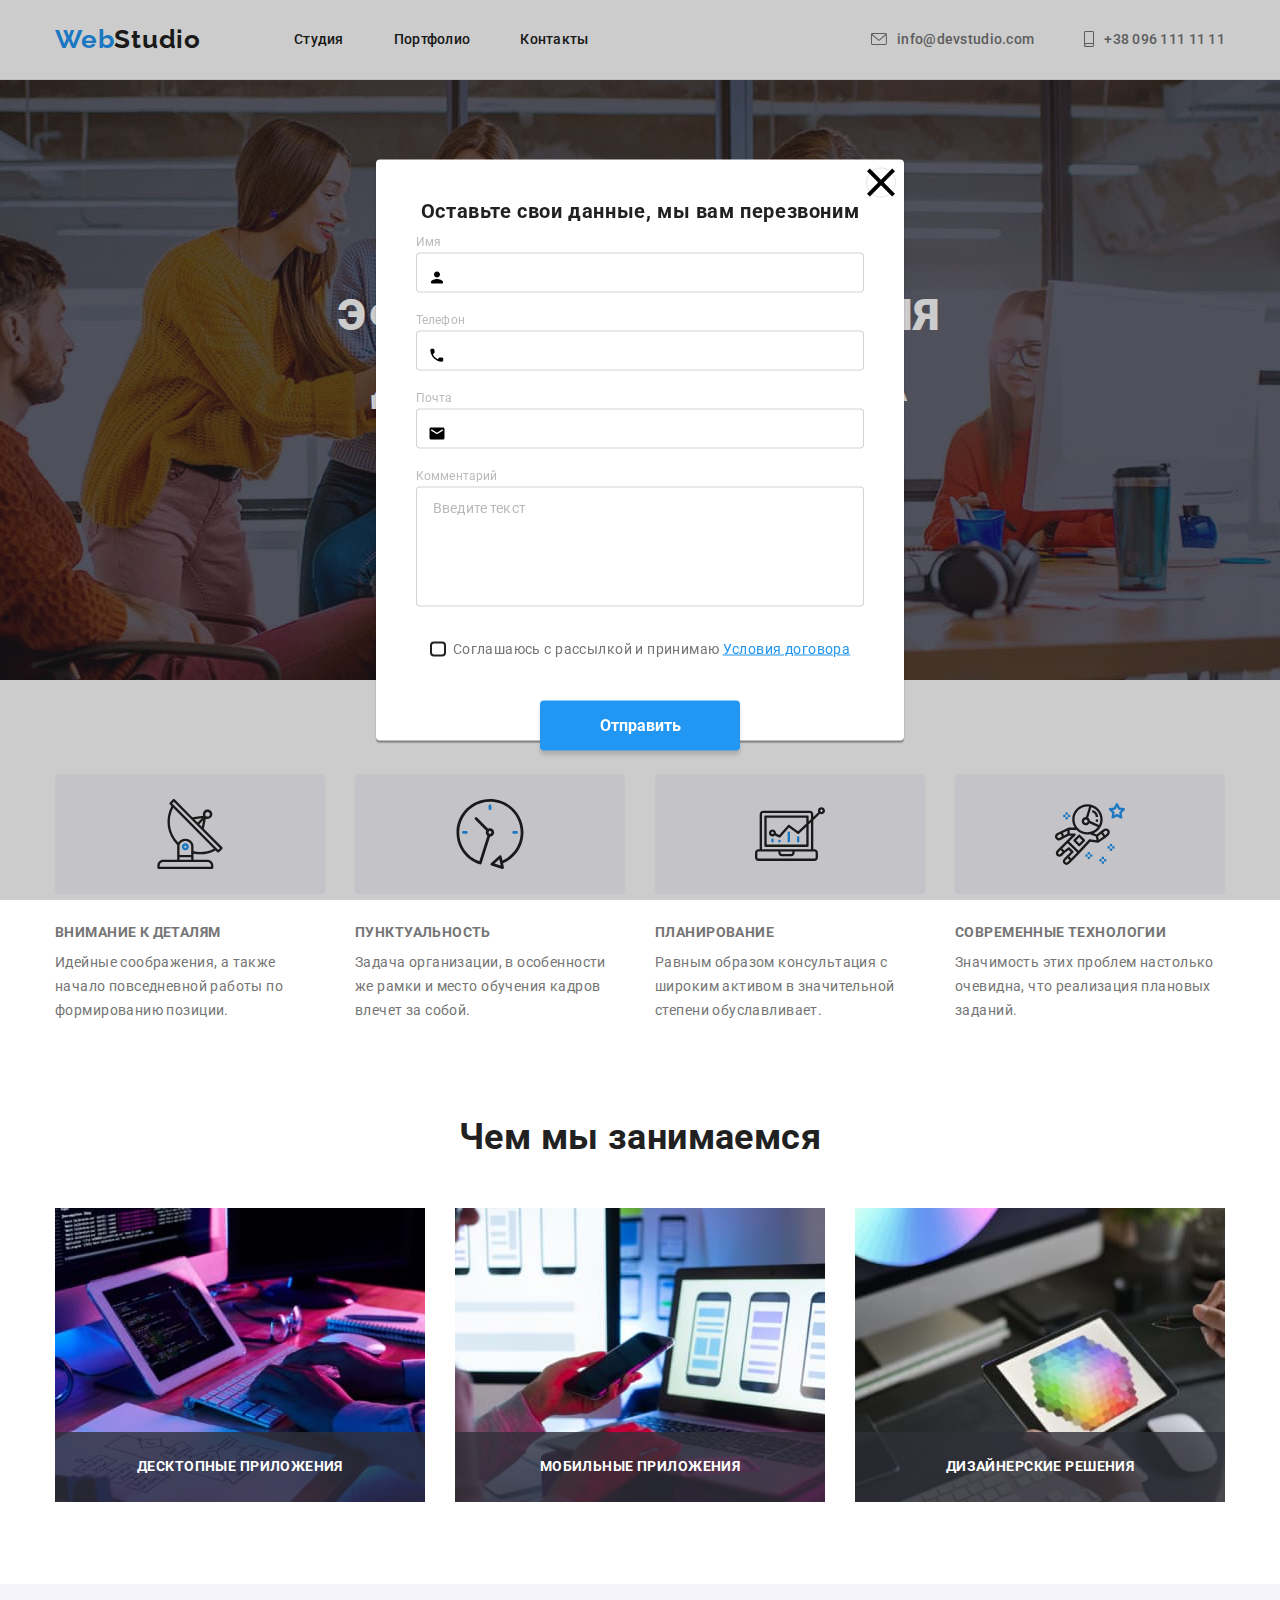
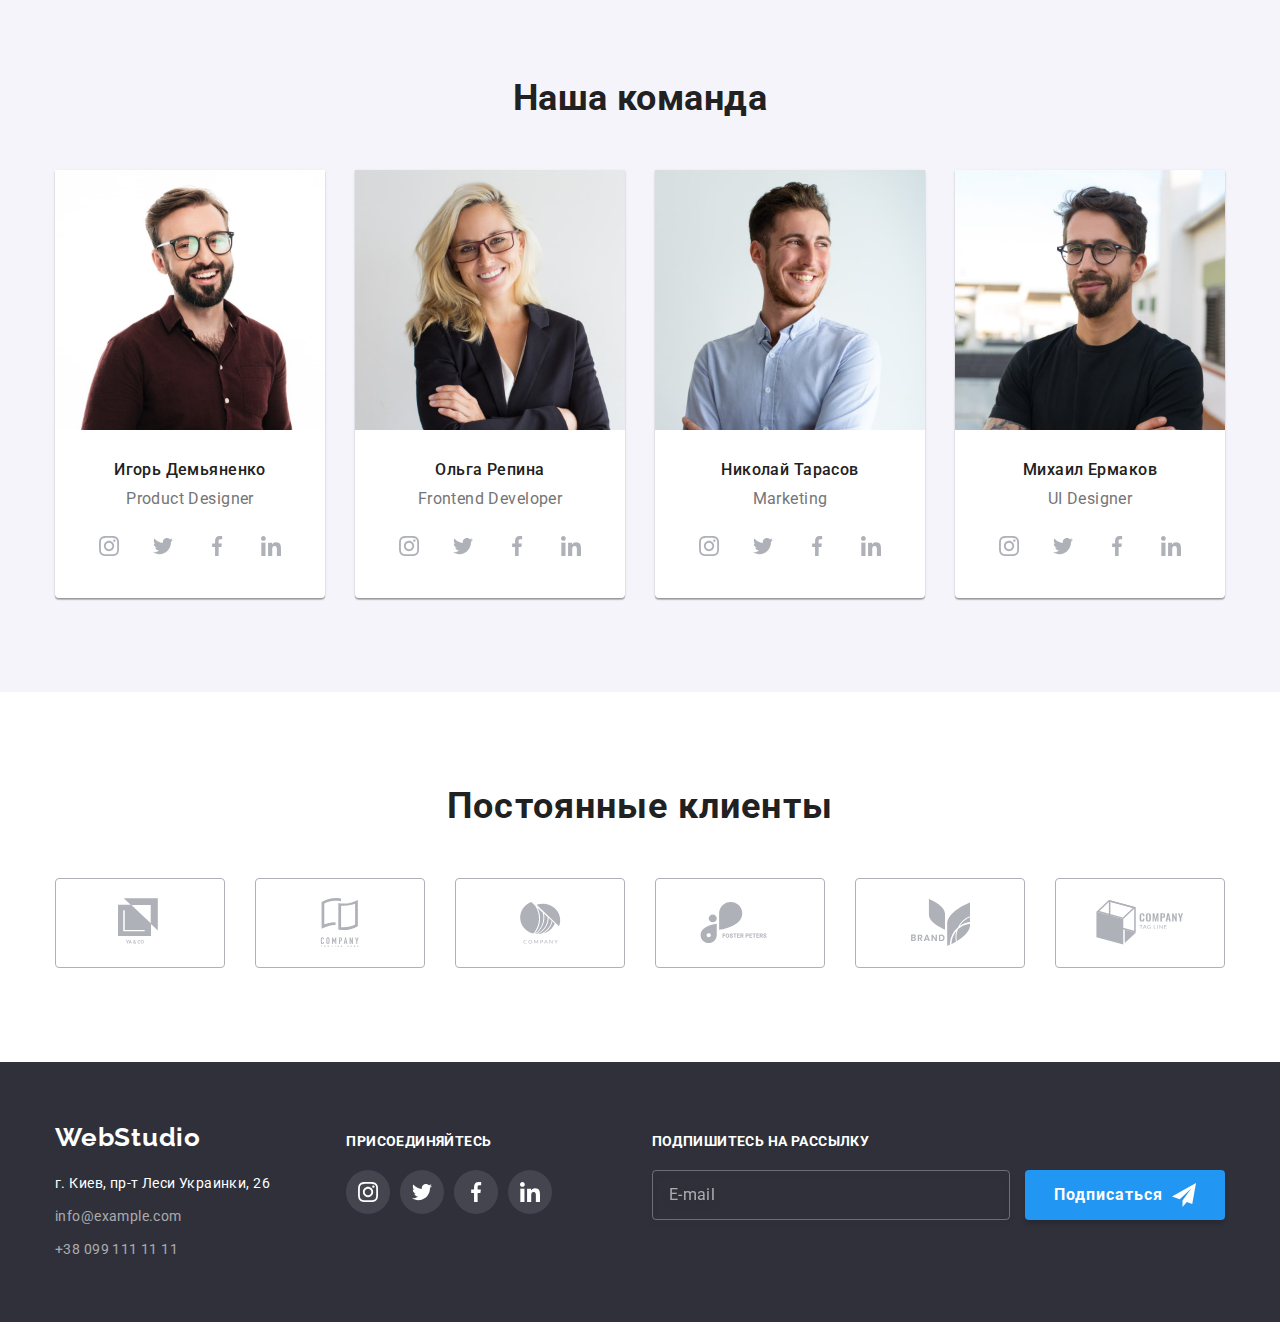
==== commit 793b8e7b: "problem" ====
--- a/index.html
+++ b/index.html
@@ -66,41 +66,24 @@
         <section class="section-advantages">
             <div class="container">
                 <h2 class="visually-hidden">Особенности</h2>
-                <ul class="advantages-list">
-                    <li class="advantages-item">
-                        <div>
-                            <svg width="70" height="70">
-                            <use href="./images/sprite.svg#icon-antenna-1"></use>
-                        </svg>
-                        </div>
-                        
+                <ul class="advantages-list list">
+                    <li class="advantages-list-item">
+                        <div></div>                        
                         <h3 class="advantages-title">Внимание к деталям</h3>
                         <p class="advantages-text">Идейные соображения, а также начало повседневной работы по формированию позиции.</p>
                     </li>
-                    <li class="advantages-item">
-                        <div>
-                            <svg width="70" height="70">
-                                <use href="./images/sprite.svg#icon-clock-1"></use>
-                            </svg>
-                        </div>
+                    <li class="advantages-list-item">
+                        <div></div>
                         <h3 class="advantages-title">Пунктуальность</h3>
                         <p class="advantages-text">Задача организации, в особенности же рамки и место обучения кадров влечет за собой.</p>
                     </li>
-                    <li class="advantages-item">
-                        <div>
-                            <svg width="70" height="70">
-                                <use href="./images/sprite.svg#icon-diagram-1"></use>
-                            </svg>
-                        </div>
+                    <li class="advantages-list-item">
+                        <div></div>
                         <h3 class="advantages-title">Планирование</h3>
                         <p class="advantages-text">Равным образом консультация с широким активом в значительной степени обуславливает.</p>
                     </li>
-                    <li class="advantages-item">
-                        <div>
-                            <svg width="70" height="70">
-                                <use href="./images/sprite.svg#icon-astronaut-1"></use>
-                            </svg>
-                        </div>
+                    <li class="advantages-list-item">
+                        <div></div>
                         <h3 class="advantages-title">Современные технологии</h3>
                         <p class="advantages-text">Значимость этих проблем настолько очевидна, что реализация плановых заданий.</p>
                     </li>
--- a/css/main.min.css
+++ b/css/main.min.css
@@ -1,2 +1,2 @@
-*,*::before,*::after{margin:0;padding:0;box-sizing:border-box}img{display:block}body{margin:0;background-color:#fff;color:#757575;font-family:Roboto, sans-serif;letter-spacing:0.03em;font-size:14px;line-height:1.17}body li{list-style-type:none}li a{text-decoration:none}.link{text-decoration:none}.container{width:100%;padding:0 15px;margin:0 auto}@media screen and (min-width: 480px){.container{width:480px}}@media screen and (min-width: 768px){.container{width:768px}}@media screen and (min-width: 1200px){.container{width:1200px}}.navigation-list-link:hover,.navigation-list-link:focus,.address-mail:hover,.address-mail:focus,.address-tel:hover,.address-tel:focus,.footer-address-map:hover,.footer-address-map:focus,.footer-address-mail:hover,.footer-address-mail:focus,.footer-address-tel:hover,.footer-address-tel:focus{color:#2196f3}.visually-hidden{position:absolute;width:1px;height:1px;margin:-1px;border:0;padding:0;white-space:nowrap;clip-path:inset(100%);clip:rect(0 0 0 0);overflow:hidden}.header{position:relative;padding:16px 0;border-bottom:1px solid #ededed;background-color:#ffffff}@media screen and (min-width: 768px){.header{padding:21px 0}}@media screen and (min-width: 1200px){.header{padding:24px 0}}.header .container{display:flex;align-items:center;flex-direction:column}@media screen and (min-width: 768px){.header .container{flex-direction:row}}@media screen and (min-width: 768px){.header .address{margin-left:auto}}.navigation{display:flex;align-items:center}@media screen and (min-width: 320px) and (max-width: 767px){.navigation{width:100%;max-width:450px;justify-content:space-between}}.navigation .logo{margin-right:88px}@media screen and (min-width: 1200px){.navigation .logo{margin-right:93px}}.logo-web{font-family:Raleway,sans-serif;font-style:normal;font-weight:700;font-size:24px;line-height:1.16667;letter-spacing:0.03em;color:#2196f3}@media screen and (min-width: 1200px){.logo-web{font-weight:700;font-size:26px;line-height:1.19231}}.logo-studio{font-family:Raleway,sans-serif;font-style:normal;font-weight:700;font-size:24px;line-height:1.16667;letter-spacing:0.03em;color:#212121}@media screen and (min-width: 1200px){.logo-studio{font-weight:700;font-size:26px;line-height:1.19231}}.navigation-list{display:flex;align-items:center;flex-direction:column;padding:60px 0}@media screen and (min-width: 768px){.navigation-list{flex-direction:row;padding:0 84px 0 0}}.navigation-list-link{font-style:normal;font-weight:500;font-size:18px;line-height:1.16667;letter-spacing:0.02em;color:#212121;transition:color 250ms cubic-bezier(0.4, 0, 0.2, 1)}@media screen and (min-width: 768px){.navigation-list-link{font-weight:500;font-size:14px;line-height:1.14286}}.navigation-list-item{position:relative}@media screen and (min-width: 768px){.navigation-list-item:not(:last-child){margin-right:50px}}.navigation-list-item:first-child{margin-bottom:10px}@media screen and (min-width: 768px){.navigation-list-item:first-child{margin-bottom:0px}}.navigation-list-item:not(:first-child){margin-top:40px}@media screen and (min-width: 768px){.navigation-list-item:not(:first-child){margin-top:0px}}.accent-title::after{content:"";position:absolute;display:inline-block;width:100%;height:4px;bottom:-8px;left:0;border-radius:2px;background-color:getColor("accent")}@media screen and (min-width: 768px){.accent-title::after{bottom:-32px}}@media screen and (min-width: 1200px){.accent-title::after{bottom:-30px}}.address-list{display:flex;align-items:center;flex-direction:column}@media screen and (min-width: 320px) and (max-width: 767px){.address-list{padding-bottom:60px}}@media screen and (min-width: 320px) and (max-width: 1200px){.address-list{margin-left:auto}}.address-list-item{text-align:center}.address-list-item:first-child{margin-bottom:16px}@media screen and (min-width: 320px){.address-list-item:first-child{margin-bottom:10px}}@media screen and (min-width: 1200px){.address-list-item:first-child{margin-bottom:0px}}@media screen and (min-width: 768px){.address-list{align-items:flex-start}}@media screen and (min-width: 1200px){.address-list{flex-direction:row;align-items:center}}@media screen and (min-width: 1200px){.address-list-item:not(:last-child){margin-right:50px}}.address-logo{margin-right:10px}@media screen and (min-width: 768px) and (max-width: 1199px){.address-logo{margin-right:8px}}.address-logo-tel{margin-right:10px}.address-mail,.address-tel{display:flex;align-items:center;fill:currentcolor;font-style:normal;font-weight:500;font-size:18px;line-height:1.16667;letter-spacing:0.02em;color:#757575;transition:color 250ms cubic-bezier(0.4, 0, 0.2, 1)}@media screen and (min-width: 768px){.address-mail,.address-tel{font-weight:500;font-size:12px;line-height:1.16667}}@media screen and (min-width: 1200px){.address-mail,.address-tel{font-weight:500;font-size:14px;line-height:1.14286}}@media screen and (min-width: 320px) and (max-width: 767px){.menu-button{display:inline-flex;margin:0;padding:0;border:0;background-color:transparent}.menu-button .icon-cross{display:none}.menu-button.is-open .icon-cross{display:block}.menu-button.is-open .icon-menu{display:none}.header-mobile{display:none;position:absolute;background-color:white;top:101%;left:0;width:100%}.header-mobile.is-open{display:block}}@media screen and (min-width: 768px){.menu-button{display:none}.header-mobile{display:flex;width:100%}}.hero{max-width:1600px;height:600px;margin-right:auto;margin-left:auto;text-align:center;padding:200px 0;color:#fff;background:#c4c4c4;background-image:linear-gradient(rgba(47,48,58,0.4), rgba(47,48,58,0.4)),url(../images/img-hero.jpg);background-repeat:no-repeat;background-size:cover}.hero-title{font-weight:900;font-size:44px;line-height:1.36;text-align:center;letter-spacing:0.06em;text-transform:uppercase;margin-bottom:30px;border:none}.hero-button{font-weight:700;font-size:16px;line-height:1.87;letter-spacing:0.06em;background-color:#2196f3;color:#fff;display:inline-block;padding:10px 32px;box-shadow:0px 4px 4px rgba(0,0,0,0.15);border-radius:4px;border:none}.section-advantages{padding:94px 0}.advantages-title{margin-bottom:10px;color:#212121;font-weight:700;font-size:14px;line-height:1.14;text-transform:uppercase}.advantages-text{font-weight:400;font-size:14px;line-height:1.71}.advantages-list{display:flex;flex-wrap:wrap}.advantages-item{margin-right:30px;width:270px}.advantages-item div{display:flex;align-items:center;justify-content:center;background-color:#f5f4fa;width:270px;height:120px;margin-bottom:30px}.advantages-item:last-child{margin-right:0}.section-product{padding-bottom:82px}.section-product .product-item-title{margin-bottom:50px;color:#212121;font-weight:700;font-size:36px;line-height:1.17;text-align:center}.product-list{display:flex;flex-flow:row;justify-content:space-between}.product-item{position:relative}.product-title{position:absolute;display:inline-block;width:100%;height:70px;bottom:0;left:0;background:rgba(47,48,58,0.8);margin:0 auto;padding-top:27px;font-weight:700;font-size:14px;line-height:1.14;text-align:center;letter-spacing:0.03em;text-transform:uppercase;text-align:center;color:#fff}.team{padding:94px 0;background-color:#f5f4fa}.team-list{display:flex;flex-direction:row;justify-content:space-between}.team-item{background-color:#fff;box-shadow:0px 1px 3px rgba(0,0,0,0.12),0px 1px 1px rgba(0,0,0,0.14),0px 2px 1px rgba(0,0,0,0.2);border-radius:0px 0px 4px 4px}.about-team{display:block;text-align:center;margin-top:30px;margin-bottom:16px}.team-item-title{margin-bottom:50px;font-weight:700;font-size:36px;line-height:1.16;text-align:center;color:#212121}.team-caption{font-weight:500;font-size:16px;line-height:1.19;text-align:center;padding-bottom:10px;color:#212121}.team-text{font-weight:400;font-size:16px;line-height:1.19;text-align:center}.social-list{display:flex;justify-content:space-between;margin-left:32px;margin-right:32px;margin-bottom:30px}.social-list-item-link{display:inline-flex;justify-content:center;align-items:center;width:44px;height:44px;border-radius:50%;transition-duration:250ms;transition-property:fill, background-color;transition-timing-function:cubic-bezier(0.4, 0, 0.2, 1)}.social-list-item-link:hover,.social-list-item-link:focus{background-color:#2196f3}.social-list-item-link:hover .social-list-item-svg,.social-list-item-link:focus .social-list-item-svg{fill:#fff}.social-list-item-svg{width:20px;height:20px;fill:#afb1b8}.clients{padding:94px 0}.clients .container{text-align:center}.clients-item-title{margin-bottom:50px;font-weight:700;font-size:36px;line-height:1.16;text-align:center;letter-spacing:0.03em;color:#212121}.clients-list-item{display:flex;justify-content:center;align-items:center;width:170px;height:90px;border:1px solid #afb1b8;border-radius:4px;transition-duration:250ms;transition-property:fill, border;transition-timing-function:cubic-bezier(0.4, 0, 0.2, 1)}.clients-list-item:hover,.clients-list-item:focus{border:1px solid #2196f3}.clients-list-item:hover .clients-list-item-svg,.clients-list-item:focus .clients-list-item-svg{fill:#2196f3}.clients-list{display:flex;justify-content:center;align-items:center}.clients-list li:not(:last-child){margin-right:30px}.clients-list-item-svg{fill:#afb1b8;transition-duration:250ms;transition-property:fill, border;transition-timing-function:cubic-bezier(0.4, 0, 0.2, 1)}.box .logo-footer{margin-bottom:20px}.logo-footer{font-family:"Raleway", sans-serif;font-weight:700;font-size:26px;letter-spacing:0.03em;color:#fff}.box-list .addresss{color:#fff}.box-list .link{line-height:1.71;color:rgba(255,255,255,0.6);font-style:normal}.box-list li:not(:last-child){margin-bottom:9px}.box a{text-decoration:none;display:flex}.box{background-color:#2f303a;padding:60px 0}.logo-second-footer{color:#fff}.address-footer{font-style:normal}.box-address{margin-right:70px}.box-list .address{color:#fff}.box-list .link{transition-duration:250ms;transition-property:color;transition-timing-function:cubic-bezier(0.4, 0, 0.2, 1)}.footer-nav{align-items:center}.footer-container{display:flex;justify-content:space-between}.footer-socials-box{padding-right:93px}.box-list{color:#fff}.box-list .link:hover,.box-list .link:focus{color:#2196f3;text-decoration:none}.footer-socials-list{display:flex}.footer-socials-item{border-radius:50%;background-color:rgba(255,255,255,0.1)}.footer-socials-item:not(:last-child){margin-right:10px}.footer-socials-item svg{fill:#fff}.subscribe{display:inline-block}.footer-title{display:block;font-weight:700;font-size:14px;line-height:1.14;padding-top:12px;margin-bottom:20px;text-transform:uppercase;color:#fff}.footer-form-input{width:358px;height:50px;padding-left:16px;margin-right:12px;color:#fff;background-color:transparent;border:1px solid rgba(255,255,255,0.3);box-sizing:border-box;border-radius:4px;filter:drop-shadow(0px 4px 4px rgba(0,0,0,0.15))}.footer-form-input::placeholder{font-weight:400;font-size:16px;line-height:1.25;align-items:center;letter-spacing:0.03em;color:rgba(255,255,255,0.6)}.footer-form-input:hover,.footer-form-input:focus{border:1px solid #2196f3}.submit-btn{display:inline-flex;justify-content:center;align-items:center;width:200px;height:50px;background:#2196f3;border:transparent;box-shadow:0px 4px 4px rgba(0,0,0,0.15);border-radius:4px;font-weight:700;font-size:16px;line-height:1.87;align-items:center;text-align:center;letter-spacing:0.06em;color:#fff;cursor:pointer}.submit-btn:after{content:"";margin-left:9px;width:24px;height:24px;background-image:url(../images/icon-send.svg);background-repeat:no-repeat;background-position:center}.socials-link{justify-content:center;align-items:center;width:44px;height:44px;border-radius:50%;transition-duration:250ms;transition-property:background-color, fill, color;transition-timing-function:cubic-bezier(0.4, 0, 0.2, 1)}.socials-link:hover,.socials-link:focus{background-color:#2196f3}.socials-link-icon{width:20px;height:20px}.backdrop{position:fixed;top:0;left:0;right:0;bottom:0;opacity:1;background-color:rgba(0,0,0,0.2);z-index:100;transition-duration:250ms;transition-timing-function:cubic-bezier(0.4, 0, 0.2, 1);visibility:visible}.backdrop.is-hidden{opacity:0;pointer-events:none;visibility:hidden}.modal{position:absolute;left:50%;top:50%;transform:translate(-50%, -50%);width:100%;max-width:528px;height:581px;background:#fff;box-shadow:0px 1px 3px rgba(0,0,0,0.12),0px 1px 1px rgba(0,0,0,0.14),0px 2px 1px rgba(0,0,0,0.2);border-radius:4px;padding:40px}.modal-close{display:block;justify-content:flex-end}.btn-close{display:flex;position:absolute;justify-content:center;align-items:center;width:30px;height:30px;top:8px;right:8px;border-radius:50px;cursor:pointer;background-color:#fff;border:1px solid rgba(0,0,0,0.1)}.btn-close:hover,.btn-close:focus{fill:#2196f3;border-color:#2196f3}.modal-btn-close{width:11px;height:11px}.modal-title{text-align:center;font-family:Roboto;font-weight:bold;font-size:20px;letter-spacing:0.03em;margin-bottom:12px;color:#212121}.form-items{margin-left:auto;margin-right:auto}.form-item{position:relative;margin-bottom:10px}.form-item-label{display:block;font-family:Roboto;font-style:normal;font-weight:normal;font-size:12px;line-height:14px;letter-spacing:0.01em;color:rgba(117,117,117,0.5);margin-bottom:4px}.form-item-input{display:block;z-index:1;width:100%;height:40px;padding-left:42px;border:1px solid rgba(33,33,33,0.2);border-radius:4px}.form-item-input:not(:last-child){margin-bottom:10px}.form-item-input:focus,.form-item-input:hover{outline:none;border-color:#2196f3}.form-item-input:focus+.form-item-input-svg,.form-item-input:hover+.form-item-input-svg{fill:#2196f3}.form-item-input-svg{position:absolute;z-index:100;top:50%;left:12px;width:18px;height:18px}.form-message{font-family:Roboto;font-style:normal;font-weight:normal;font-size:14px;line-height:16px;letter-spacing:0.01em;width:100%;height:120px;padding-left:16px;padding-top:12px;resize:none;margin-bottom:20px}.form-agreement-label{display:flex;align-items:center;justify-content:center;flex-direction:row-reverse;margin-bottom:30px;font-family:Roboto;font-weight:normal;font-size:14px;line-height:24px;letter-spacing:0.03em;color:#757575}.form-agreement-label a{font-family:Roboto;font-weight:normal;font-size:14px;line-height:24px;letter-spacing:0.03em;color:#2196f3;text-decoration:underline;margin-left:3px}.form-castom-checkbox{margin-right:7px;width:16px;height:15px;border:2px solid #212121;border-radius:4px;fill:#fff;background-color:var(--background-color);transition-property:background-color, border-color;transition-duration:250ms;transition-timing-function:cubic-bezier(0.4, 0, 0.2, 1)}.form-castom-checkbox svg{display:block}.form-input-check:checked ~ .form-castom-checkbox{background-color:#2196f3;border-color:#2196f3}.hidden-form-checkbox{display:none}.form-button{background-color:#2196f3;box-shadow:0px 4px 4px rgba(0,0,0,0.15);border-radius:4px;font-weight:bold;font-size:16px;color:#fff;border:none;width:200px;height:50px;left:700px;top:430px;display:block;margin-left:auto;margin-right:auto;transition:color 250ms cubic-bezier(0.4, 0, 0.2, 1)}.form-message::placeholder{color:rgba(117,117,117,0.5)}.button{display:flex;justify-content:center;margin-bottom:50px}.button-icon{font-weight:500;font-size:16px;line-height:1.62;text-align:center;background-color:#f5f4fa;padding:6px 22px;border-radius:4px;border:none;transition-duration:250ms;transition-property:color, background-color, box-shadow;transition-timing-function:cubic-bezier(0.4, 0, 0.2, 1)}.current .button-icon,.button-icon:hover,.button-icon:focus{background-color:#2196f3;color:#fff;box-shadow:0px 3px 1px rgba(0,0,0,0.1),0px 1px 2px rgba(0,0,0,0.08),0px 2px 2px rgba(0,0,0,0.12)}.icon:not(:last-child){margin-right:8px}.examples-works{padding:94px 0}.examples-works .project-text{padding:20px 24px}.project-type{font-family:Roboto;font-weight:400;font-size:16px;line-height:1.875;letter-spacing:0.03em;color:#757575}.project{display:flex;flex-wrap:wrap}.project .item{width:370px;margin:0px 30px 30px 0px;border:1px solid #eee}.project .item:nth-child(3n+3){margin-right:0px}.project .item:nth-last-child(-n+3){margin-bottom:0px}.project-name{color:#212121;font-weight:700;font-size:18px;line-height:2;letter-spacing:0.06em}.item:hover,.item:focus{border:1px solid #eee;box-shadow:0px 1px 1px rgba(0,0,0,0.12),0px 4px 4px rgba(0,0,0,0.06),1px 4px 6px rgba(0,0,0,0.16)}.project-thumb{position:relative;overflow:hidden}.overlay{position:absolute;top:100%;width:100%;height:100%;display:flex;align-items:center;background-color:#2196f3;visibility:hidden;pointer-events:none;transform:translateY(0);transition:transform 250ms cubic-bezier(0.4, 0, 0.2, 1),visibility 250ms cubic-bezier(0.4, 0, 0.2, 1)}.project-item-link:hover .overlay,.project-item-link:focus .overlay{transform:translateY(-100%);visibility:visible;pointer-events:auto}.project-description{margin:63px 24px;font-size:18px;line-height:1.56;letter-spacing:0.03em;color:#fff}
+*,*::before,*::after{margin:0;padding:0}img{display:block}body{margin:0;background-color:#fff;color:#757575;font-family:Roboto, sans-serif;letter-spacing:0.03em;font-size:14px;line-height:1.17}body li{list-style-type:none}li a{text-decoration:none}.link{text-decoration:none}.list{list-style:none}.address{font-style:normal}.container{width:100%;padding:0 15px;margin:0 auto}@media screen and (min-width: 480px){.container{width:480px}}@media screen and (min-width: 768px){.container{width:768px}}@media screen and (min-width: 1200px){.container{width:1200px}}.navigation-list-link:hover,.navigation-list-link:focus,.address-mail:hover,.address-mail:focus,.address-tel:hover,.address-tel:focus,.footer-address-map:hover,.footer-address-map:focus,.footer-address-mail:hover,.footer-address-mail:focus,.footer-address-tel:hover,.footer-address-tel:focus{color:#2196f3}.visually-hidden{position:absolute;width:1px;height:1px;margin:-1px;border:0;padding:0;white-space:nowrap;clip-path:inset(100%);clip:rect(0 0 0 0);overflow:hidden}.header{position:relative;padding:16px 0;border-bottom:1px solid #ededed;background-color:#ffffff}@media screen and (min-width: 768px){.header{padding:21px 0}}@media screen and (min-width: 1200px){.header{padding:24px 0}}.header .container{display:flex;align-items:center;flex-direction:column}@media screen and (min-width: 768px){.header .container{flex-direction:row}}@media screen and (min-width: 768px){.header .address{margin-left:auto}}.navigation{display:flex;align-items:center}@media screen and (min-width: 320px) and (max-width: 767px){.navigation{width:100%;max-width:450px;justify-content:space-between}}.navigation .logo{margin-right:88px}@media screen and (min-width: 1200px){.navigation .logo{margin-right:93px}}.logo-web{font-family:Raleway,sans-serif;font-style:normal;font-weight:700;font-size:24px;line-height:1.16667;letter-spacing:0.03em;color:#2196f3}@media screen and (min-width: 1200px){.logo-web{font-weight:700;font-size:26px;line-height:1.19231}}.logo-studio{font-family:Raleway,sans-serif;font-style:normal;font-weight:700;font-size:24px;line-height:1.16667;letter-spacing:0.03em;color:#212121}@media screen and (min-width: 1200px){.logo-studio{font-weight:700;font-size:26px;line-height:1.19231}}.navigation-list{display:flex;align-items:center;flex-direction:column;padding:60px 0}@media screen and (min-width: 768px){.navigation-list{flex-direction:row;padding:0 84px 0 0}}.navigation-list-link{font-style:normal;font-weight:500;font-size:18px;line-height:1.16667;letter-spacing:0.02em;color:#212121;transition:color 250ms cubic-bezier(0.4, 0, 0.2, 1)}@media screen and (min-width: 768px){.navigation-list-link{font-weight:500;font-size:14px;line-height:1.14286}}.navigation-list-item{position:relative}@media screen and (min-width: 768px){.navigation-list-item:not(:last-child){margin-right:50px}}.navigation-list-item:first-child{margin-bottom:10px}@media screen and (min-width: 768px){.navigation-list-item:first-child{margin-bottom:0px}}.navigation-list-item:not(:first-child){margin-top:40px}@media screen and (min-width: 768px){.navigation-list-item:not(:first-child){margin-top:0px}}.accent-title::after{content:"";position:absolute;display:inline-block;width:100%;height:4px;bottom:-8px;left:0;border-radius:2px;background-color:getColor("accent")}@media screen and (min-width: 768px){.accent-title::after{bottom:-32px}}@media screen and (min-width: 1200px){.accent-title::after{bottom:-30px}}.address-list{display:flex;align-items:center;flex-direction:column}@media screen and (min-width: 320px) and (max-width: 767px){.address-list{padding-bottom:60px}}@media screen and (min-width: 320px) and (max-width: 1200px){.address-list{margin-left:auto}}.address-list-item{text-align:center}.address-list-item:first-child{margin-bottom:16px}@media screen and (min-width: 320px){.address-list-item:first-child{margin-bottom:10px}}@media screen and (min-width: 1200px){.address-list-item:first-child{margin-bottom:0px}}@media screen and (min-width: 768px){.address-list{align-items:flex-start}}@media screen and (min-width: 1200px){.address-list{flex-direction:row;align-items:center}}@media screen and (min-width: 1200px){.address-list-item:not(:last-child){margin-right:50px}}.address-logo{margin-right:10px}@media screen and (min-width: 768px) and (max-width: 1199px){.address-logo{margin-right:8px}}.address-logo-tel{margin-right:10px}.address-mail,.address-tel{display:flex;align-items:center;fill:currentcolor;font-style:normal;font-weight:500;font-size:18px;line-height:1.16667;letter-spacing:0.02em;color:#757575;transition:color 250ms cubic-bezier(0.4, 0, 0.2, 1)}@media screen and (min-width: 768px){.address-mail,.address-tel{font-weight:500;font-size:12px;line-height:1.16667}}@media screen and (min-width: 1200px){.address-mail,.address-tel{font-weight:500;font-size:14px;line-height:1.14286}}@media screen and (min-width: 320px) and (max-width: 767px){.menu-button{display:inline-flex;margin:0;padding:0;border:0;background-color:transparent}.menu-button .icon-cross{display:none}.menu-button.is-open .icon-cross{display:block}.menu-button.is-open .icon-menu{display:none}.header-mobile{display:none;position:absolute;background-color:white;top:101%;left:0;width:100%}.header-mobile.is-open{display:block}}@media screen and (min-width: 768px){.menu-button{display:none}.header-mobile{display:flex;width:100%}}.section-hero{background-color:#2f303a;background-position:center;background-size:cover;background-repeat:no-repeat;text-align:center}@media screen and (min-width: 320px) and (max-width: 767px){.section-hero{background-image:linear-gradient(rgba(47,48,58,0.4), rgba(47,48,58,0.4)),url(../../images/mobile/section-hero/Hero-x1-mob.jpg)}}@media screen and (min-width: 768px){.section-hero{background-image:linear-gradient(rgba(47,48,58,0.4), rgba(47,48,58,0.4)),url(../../images/tablet/section-hero/Hero-x1-tab.jpg)}}@media screen and (min-width: 1200px){.section-hero{background-image:linear-gradient(rgba(47,48,58,0.4), rgba(47,48,58,0.4)),url(../../images/desktop/section-hero/Hero-x1-des.jpg)}}@media screen and (min-device-pixel-ratio: 2) and (min-width: 320px) and (max-width: 767px), screen and (-webkit-min-device-pixel-ratio: 2) and (min-width: 320px) and (max-width: 767px), screen and (-o-min-device-pixel-ratio: 2 / 1) and (min-width: 320px) and (max-width: 767px), screen and (min-resolution: 192dpi) and (min-width: 320px) and (max-width: 767px), screen and (min-resolution: 2dppx) and (min-width: 320px) and (max-width: 767px){.section-hero{background-image:linear-gradient(rgba(47,48,58,0.4), rgba(47,48,58,0.4)),url(../../images/mobile/section-hero/Hero-x2-mob.jpg)}}@media screen and (min-device-pixel-ratio: 2) and (min-width: 768px), screen and (-webkit-min-device-pixel-ratio: 2) and (min-width: 768px), screen and (-o-min-device-pixel-ratio: 2 / 1) and (min-width: 768px), screen and (min-resolution: 192dpi) and (min-width: 768px), screen and (min-resolution: 2dppx) and (min-width: 768px){.section-hero{background-image:linear-gradient(rgba(47,48,58,0.4), rgba(47,48,58,0.4)),url(../../images/tablet/section-hero/Hero-x2-tab.jpg)}}@media screen and (min-device-pixel-ratio: 2) and (min-width: 1200px), screen and (-webkit-min-device-pixel-ratio: 2) and (min-width: 1200px), screen and (-o-min-device-pixel-ratio: 2 / 1) and (min-width: 1200px), screen and (min-resolution: 192dpi) and (min-width: 1200px), screen and (min-resolution: 2dppx) and (min-width: 1200px){.section-hero{background-image:linear-gradient(rgba(47,48,58,0.4), rgba(47,48,58,0.4)),url(../../images/desktop/section-hero/Hero-x2-des.jpg)}}@media screen and (min-width: 320px) and (max-width: 767px){.container-hero{height:400px;padding:118px 45px}}@media screen and (min-width: 768px){.container-hero{padding:118px 180px}}@media screen and (min-width: 1200px){.container-hero{height:600px;padding:200px 240px}}.hero-title{margin-top:0;margin-bottom:30px;font-weight:900;font-size:26px;line-height:1.61538;letter-spacing:0.06em;text-transform:uppercase;color:#ffffff}@media screen and (min-width: 1200px){.hero-title{font-size:44px}}.hero-button{padding:10px 32px;min-width:200px;height:50px;border-radius:4px;font-weight:700;font-size:16px;line-height:1.875;border-style:none;letter-spacing:0.06em;color:#ffffff;background:#2196f3;cursor:pointer}.section-advantages{padding:60px 0}@media screen and (min-width: 1200px){.section-advantages{padding:94px 0}}.advantages-list{display:block}@media screen and (min-width: 768px){.advantages-list{display:flex;flex-wrap:wrap;justify-content:space-between}}.advantages-list-item{width:100%}@media screen and (min-width: 768px){.advantages-list-item{width:calc((100% - 30px) / 2)}}@media screen and (min-width: 1200px){.advantages-list-item{width:calc((100% - 30px * 3) / 4)}}.advantages-list-item div{display:flex;align-items:center;justify-content:center;height:120px;background-color:#f5f4fa;border-radius:4px}.advantages-list-item div::before{content:"";display:block;width:70px;height:70px;background-position:center;background-repeat:no-repeat}.advantages-list-item:nth-child(1) div::before{background-image:url(../../images/antenna.svg)}.advantages-list-item:nth-child(2) div::before{background-image:url(../../images/clock.svg)}.advantages-list-item:nth-child(3) div::before{background-image:url(../../images/diagram.svg)}.advantages-list-item:nth-child(4) div::before{background-image:url(../../images/astronaut.svg)}.advantages-list-item:not(:last-child){margin-bottom:30px}@media screen and (min-width: 1200px){.advantages-list-item:not(:last-child){margin-bottom:0px}}@media screen and (min-width: 768px){.advantages-list-item:nth-last-child(-n+2){margin-bottom:0px}}.advantages-title{margin-top:30px;margin-bottom:10px;font-weight:700;font-size:14px;line-height:1.14286;letter-spacing:0.03em;text-transform:uppercase;color:getColor("title")}.advantages-text{font-weight:400;font-size:14px;line-height:1.71429;letter-spacing:0.03em}.section-product{padding-bottom:82px}.section-product .product-item-title{margin-bottom:50px;color:#212121;font-weight:700;font-size:36px;line-height:1.17;text-align:center}.product-list{display:flex;flex-flow:row;justify-content:space-between}.product-item{position:relative}.product-title{position:absolute;display:inline-block;width:100%;height:70px;bottom:0;left:0;background:rgba(47,48,58,0.8);margin:0 auto;padding-top:27px;font-weight:700;font-size:14px;line-height:1.14;text-align:center;letter-spacing:0.03em;text-transform:uppercase;text-align:center;color:#fff}.team{padding:94px 0;background-color:#f5f4fa}.team-list{display:flex;flex-direction:row;justify-content:space-between}.team-item{background-color:#fff;box-shadow:0px 1px 3px rgba(0,0,0,0.12),0px 1px 1px rgba(0,0,0,0.14),0px 2px 1px rgba(0,0,0,0.2);border-radius:0px 0px 4px 4px}.about-team{display:block;text-align:center;margin-top:30px;margin-bottom:16px}.team-item-title{margin-bottom:50px;font-weight:700;font-size:36px;line-height:1.16;text-align:center;color:#212121}.team-caption{font-weight:500;font-size:16px;line-height:1.19;text-align:center;padding-bottom:10px;color:#212121}.team-text{font-weight:400;font-size:16px;line-height:1.19;text-align:center}.social-list{display:flex;justify-content:space-between;margin-left:32px;margin-right:32px;margin-bottom:30px}.social-list-item-link{display:inline-flex;justify-content:center;align-items:center;width:44px;height:44px;border-radius:50%;transition-duration:250ms;transition-property:fill, background-color;transition-timing-function:cubic-bezier(0.4, 0, 0.2, 1)}.social-list-item-link:hover,.social-list-item-link:focus{background-color:#2196f3}.social-list-item-link:hover .social-list-item-svg,.social-list-item-link:focus .social-list-item-svg{fill:#fff}.social-list-item-svg{width:20px;height:20px;fill:#afb1b8}.clients{padding:94px 0}.clients .container{text-align:center}.clients-item-title{margin-bottom:50px;font-weight:700;font-size:36px;line-height:1.16;text-align:center;letter-spacing:0.03em;color:#212121}.clients-list-item{display:flex;justify-content:center;align-items:center;width:170px;height:90px;border:1px solid #afb1b8;border-radius:4px;transition-duration:250ms;transition-property:fill, border;transition-timing-function:cubic-bezier(0.4, 0, 0.2, 1)}.clients-list-item:hover,.clients-list-item:focus{border:1px solid #2196f3}.clients-list-item:hover .clients-list-item-svg,.clients-list-item:focus .clients-list-item-svg{fill:#2196f3}.clients-list{display:flex;justify-content:center;align-items:center}.clients-list li:not(:last-child){margin-right:30px}.clients-list-item-svg{fill:#afb1b8;transition-duration:250ms;transition-property:fill, border;transition-timing-function:cubic-bezier(0.4, 0, 0.2, 1)}.box .logo-footer{margin-bottom:20px}.logo-footer{font-family:"Raleway", sans-serif;font-weight:700;font-size:26px;letter-spacing:0.03em;color:#fff}.box-list .addresss{color:#fff}.box-list .link{line-height:1.71;color:rgba(255,255,255,0.6);font-style:normal}.box-list li:not(:last-child){margin-bottom:9px}.box a{text-decoration:none;display:flex}.box{background-color:#2f303a;padding:60px 0}.logo-second-footer{color:#fff}.address-footer{font-style:normal}.box-address{margin-right:70px}.box-list .address{color:#fff}.box-list .link{transition-duration:250ms;transition-property:color;transition-timing-function:cubic-bezier(0.4, 0, 0.2, 1)}.footer-nav{align-items:center}.footer-container{display:flex;justify-content:space-between}.footer-socials-box{padding-right:93px}.box-list{color:#fff}.box-list .link:hover,.box-list .link:focus{color:#2196f3;text-decoration:none}.footer-socials-list{display:flex}.footer-socials-item{border-radius:50%;background-color:rgba(255,255,255,0.1)}.footer-socials-item:not(:last-child){margin-right:10px}.footer-socials-item svg{fill:#fff}.subscribe{display:inline-block}.footer-title{display:block;font-weight:700;font-size:14px;line-height:1.14;padding-top:12px;margin-bottom:20px;text-transform:uppercase;color:#fff}.footer-form-input{width:358px;height:50px;padding-left:16px;margin-right:12px;color:#fff;background-color:transparent;border:1px solid rgba(255,255,255,0.3);box-sizing:border-box;border-radius:4px;filter:drop-shadow(0px 4px 4px rgba(0,0,0,0.15))}.footer-form-input::placeholder{font-weight:400;font-size:16px;line-height:1.25;align-items:center;letter-spacing:0.03em;color:rgba(255,255,255,0.6)}.footer-form-input:hover,.footer-form-input:focus{border:1px solid #2196f3}.submit-btn{display:inline-flex;justify-content:center;align-items:center;width:200px;height:50px;background:#2196f3;border:transparent;box-shadow:0px 4px 4px rgba(0,0,0,0.15);border-radius:4px;font-weight:700;font-size:16px;line-height:1.87;align-items:center;text-align:center;letter-spacing:0.06em;color:#fff;cursor:pointer}.submit-btn:after{content:"";margin-left:9px;width:24px;height:24px;background-image:url(../images/icon-send.svg);background-repeat:no-repeat;background-position:center}.socials-link{justify-content:center;align-items:center;width:44px;height:44px;border-radius:50%;transition-duration:250ms;transition-property:background-color, fill, color;transition-timing-function:cubic-bezier(0.4, 0, 0.2, 1)}.socials-link:hover,.socials-link:focus{background-color:#2196f3}.socials-link-icon{width:20px;height:20px}.backdrop{position:fixed;top:0;left:0;width:100%;height:100%;opacity:1;background-color:rgba(0,0,0,0.2);transition:all 500ms linear}.backdrop .is-hidden{opacity:0;pointer-events:none;visibility:hidden;transition:all 500ms linear 500ms}.backdrop .is-hidden .modal-close{transform:translate(-50%, -50%) scale(0);transition:all 500ms linear 0ms}@media screen and (min-width: 1200px){.backdrop{z-index:200}}.modal{display:flex;flex-direction:column;position:absolute;width:100%;height:609px;top:50%;left:50%;padding:40px;transform:translate(-50%, -50%) scale(1);background-color:#ffffff;box-shadow:0px 1px 3px rgba(0,0,0,0.12),0px 1px 1px rgba(0,0,0,0.14),0px 2px 1px rgba(0,0,0,0.2);border-radius:4px;transition:all 500ms linear 500ms}@media screen and (min-width: 480px){.modal{width:450px}}@media screen and (min-width: 1200px){.modal{width:528px;height:581px}}.btn-close{display:flex;position:absolute;justify-content:center;align-items:center;width:30px;height:30px;top:8px;right:8px;border-radius:50px;cursor:pointer;background-color:#ffffff;border:1px solid rgba(0,0,0,0.1)}.btn-close:hover,.btn-close:focus{fill:#2196f3;border-color:#2196f3}.modal-btn-close{transition:250ms cubic-bezier(0.4, 0, 0.2, 1)}.btn-close:hover .modal-btn-close{fiil:#2196f3}.modal-title{width:100%;text-align:center;padding-bottom:12px;font-family:Roboto;font-weight:bold;font-size:20px;letter-spacing:0.03em;line-height:1.15;color:#212121}.form-items{display:flex;flex-direction:column;width:100%}.form-item{position:relative;margin-bottom:10px}.form-item-label{display:block;font-family:Roboto;font-style:normal;font-weight:normal;font-size:12px;line-height:14px;letter-spacing:0.01em;color:rgba(117,117,117,0.5);margin-bottom:4px}.form-item-input{display:block;z-index:1;width:100%;height:40px;padding-left:42px;border:1px solid rgba(33,33,33,0.2);border-radius:4px}.form-item-input:not(:last-child){margin-bottom:10px}.form-item-input:focus,.form-item-input:hover{outline:none;border-color:#2196f3}.form-item-input:focus+.form-item-input-svg,.form-item-input:hover+.form-item-input-svg{fill:#2196f3}.form-item-input-svg{position:absolute;z-index:100;top:50%;left:12px;width:18px;height:18px}.form-message{font-family:Roboto;font-style:normal;font-weight:normal;font-size:14px;line-height:16px;letter-spacing:0.01em;width:100%;height:120px;padding-left:16px;padding-top:12px;resize:none;margin-bottom:20px}.form-agreement-label{display:flex;align-items:center;justify-content:center;flex-direction:row-reverse;margin-bottom:30px;font-family:Roboto;font-weight:normal;font-size:14px;line-height:24px;letter-spacing:0.03em;color:#757575}.form-agreement-label a{font-family:Roboto;font-weight:normal;font-size:14px;line-height:24px;letter-spacing:0.03em;color:#2196f3;text-decoration:underline;margin-left:3px}.form-castom-checkbox{margin-right:7px;width:16px;height:15px;border:2px solid #212121;border-radius:4px;fill:#fff;background-color:var(--background-color);transition-property:background-color, border-color;transition-duration:250ms;transition-timing-function:cubic-bezier(0.4, 0, 0.2, 1)}.form-castom-checkbox svg{display:block}.form-input-check:checked ~ .form-castom-checkbox{background-color:#2196f3;border-color:#2196f3}.hidden-form-checkbox{display:none}.form-button{background-color:#2196f3;box-shadow:0px 4px 4px rgba(0,0,0,0.15);border-radius:4px;font-weight:bold;font-size:16px;color:#fff;border:none;width:200px;height:50px;left:700px;top:430px;display:block;margin-left:auto;margin-right:auto;transition:color 250ms cubic-bezier(0.4, 0, 0.2, 1)}.form-message::placeholder{color:rgba(117,117,117,0.5)}.button{display:flex;justify-content:center;margin-bottom:50px}.button-icon{font-weight:500;font-size:16px;line-height:1.62;text-align:center;background-color:#f5f4fa;padding:6px 22px;border-radius:4px;border:none;transition-duration:250ms;transition-property:color, background-color, box-shadow;transition-timing-function:cubic-bezier(0.4, 0, 0.2, 1)}.current .button-icon,.button-icon:hover,.button-icon:focus{background-color:#2196f3;color:#fff;box-shadow:0px 3px 1px rgba(0,0,0,0.1),0px 1px 2px rgba(0,0,0,0.08),0px 2px 2px rgba(0,0,0,0.12)}.icon:not(:last-child){margin-right:8px}.examples-works{padding:94px 0}.examples-works .project-text{padding:20px 24px}.project-type{font-family:Roboto;font-weight:400;font-size:16px;line-height:1.875;letter-spacing:0.03em;color:#757575}.project{display:flex;flex-wrap:wrap}.project .item{width:370px;margin:0px 30px 30px 0px;border:1px solid #eee}.project .item:nth-child(3n+3){margin-right:0px}.project .item:nth-last-child(-n+3){margin-bottom:0px}.project-name{color:#212121;font-weight:700;font-size:18px;line-height:2;letter-spacing:0.06em}.item:hover,.item:focus{border:1px solid #eee;box-shadow:0px 1px 1px rgba(0,0,0,0.12),0px 4px 4px rgba(0,0,0,0.06),1px 4px 6px rgba(0,0,0,0.16)}.project-thumb{position:relative;overflow:hidden}.overlay{position:absolute;top:100%;width:100%;height:100%;display:flex;align-items:center;background-color:#2196f3;visibility:hidden;pointer-events:none;transform:translateY(0);transition:transform 250ms cubic-bezier(0.4, 0, 0.2, 1),visibility 250ms cubic-bezier(0.4, 0, 0.2, 1)}.project-item-link:hover .overlay,.project-item-link:focus .overlay{transform:translateY(-100%);visibility:visible;pointer-events:auto}.project-description{margin:63px 24px;font-size:18px;line-height:1.56;letter-spacing:0.03em;color:#fff}
 /*# sourceMappingURL=main.min.css.map */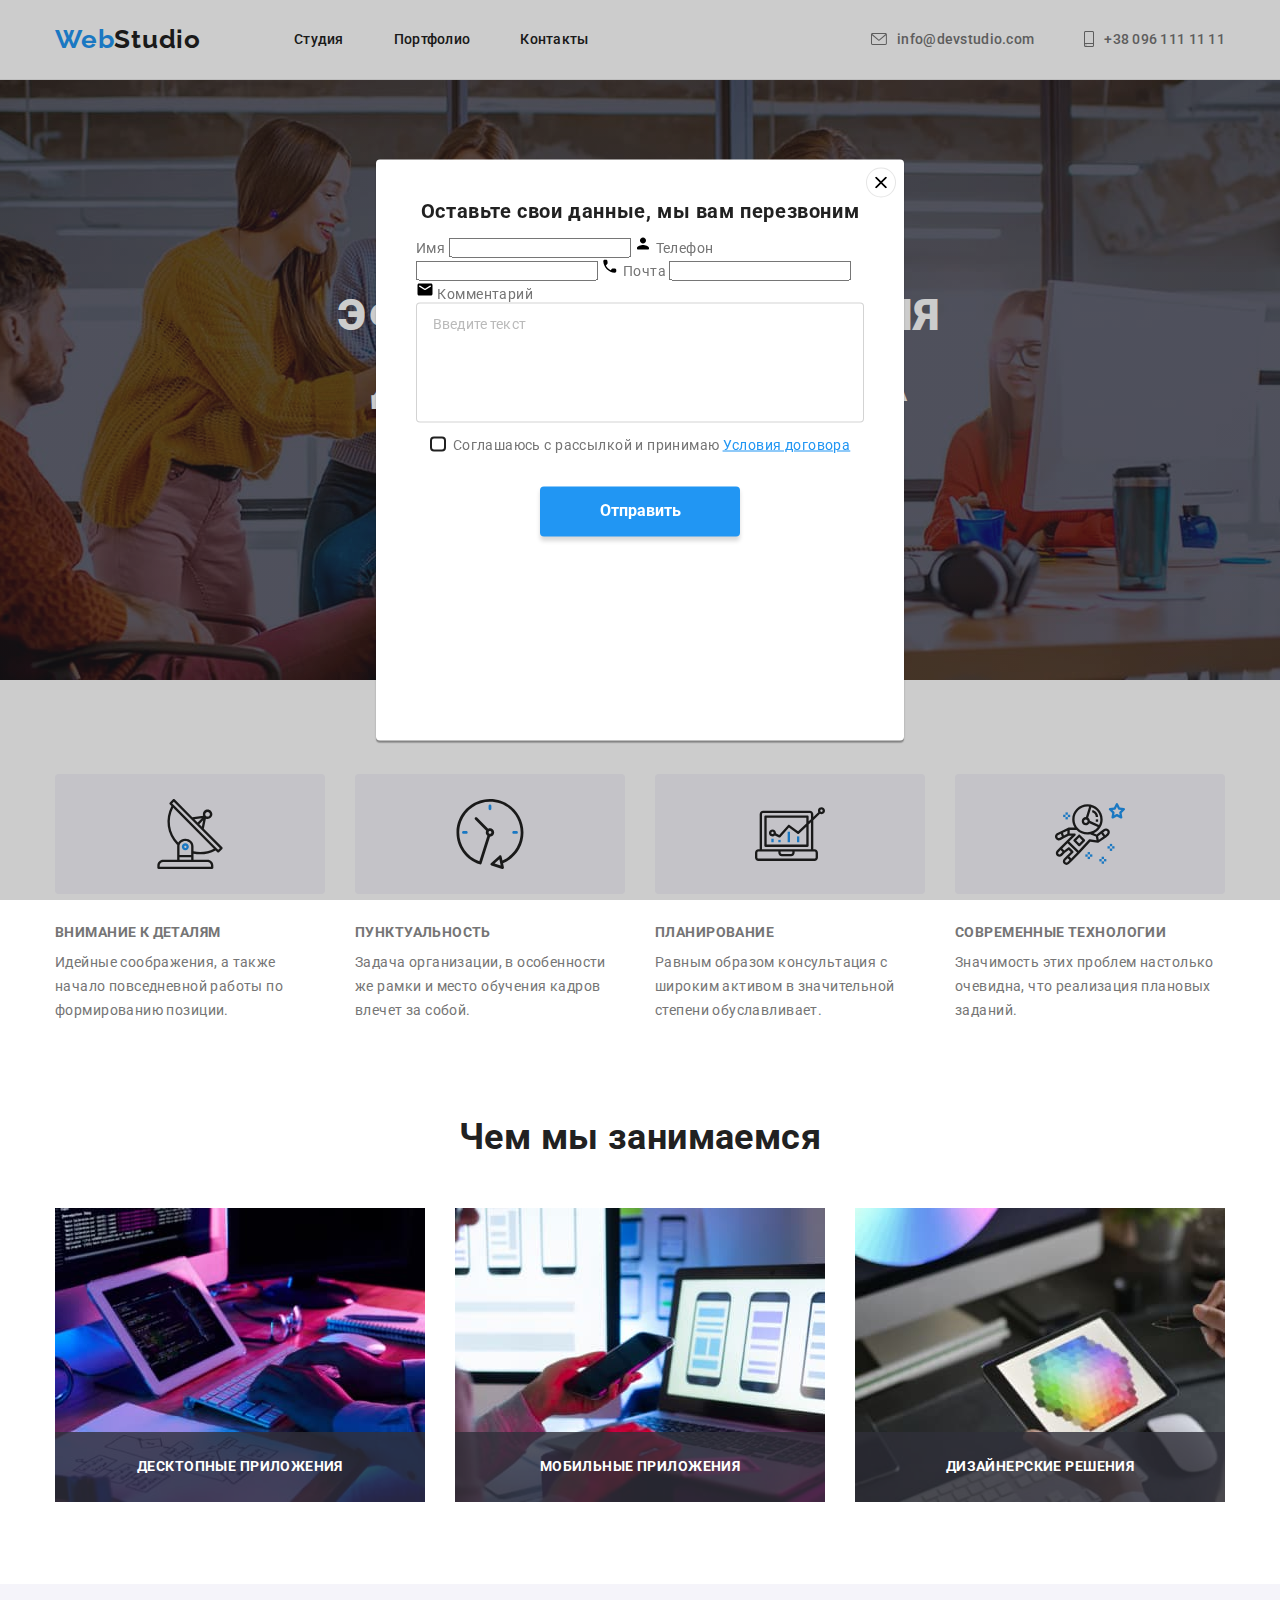
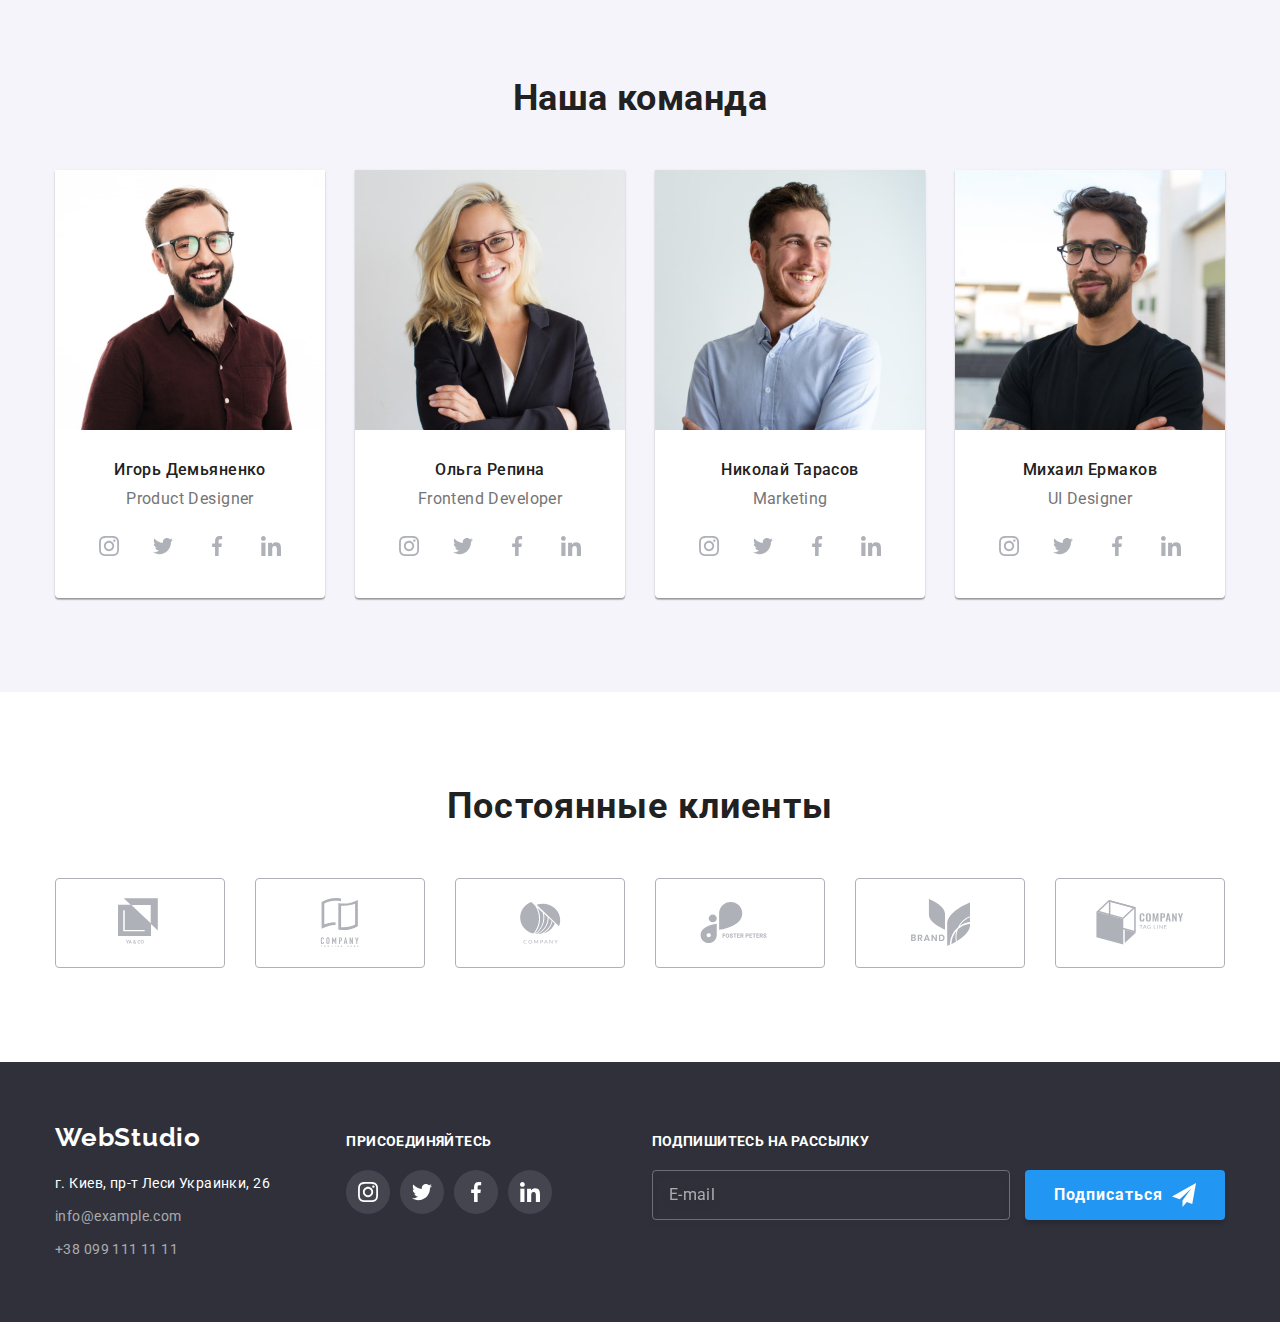
==== commit 3f380e8a: "modal" ====
--- a/index.html
+++ b/index.html
@@ -399,7 +399,7 @@
     <div class="backdrop is-hidden" data-modal>
         <div class="modal modal-close">
             <button class="btn-close" data-modal-close>
-                <svg class="modal-btn-close">
+                <svg class="modal-btn-close" width="12" height="12">
                     <use href="./images/sprite.svg#icon-close-black"></use>
                 </svg>
             </button>
@@ -407,48 +407,36 @@
             <p class="modal-title">Оставьте свои данные, мы вам перезвоним</p>
             
             <!-- Form ==============================-->
-            <form action="#" method="GET">
-                <!-- Form items -->
-                <div class="form-items">
-                    <!-- Inputs ============= -->
-                    <!-- Form Name =====-->
-                    <div class="form-item">
-                        <label class="form-item-label" for="name">Имя </label>
-                        <input class="form-item-input" type="text" name="user-name" required minlength="2" placeholder=""
+            <form action="#" method="get">                   
+                        <label class="modal-form-field" for="name">Имя</label>
+                        <input class="modal-form-input" type="text" name="user-name" required minlength="2" placeholder=""
                             id="name" />
-                        <svg class="form-item-input-svg">
+                        <svg class="modal-form-svg" width="18px" height="18px">
                             <use href="./images/sprite.svg#icon-person-black"></use>
                         </svg>
-                    </div>
-                    <!--Form Phone ======-->
-                    <div class="form-item">
-                        <label class="form-item-label" for="tel">Телефон </label>
-                        <input class="form-item-input" type="tel" name="user-phone" required minlength="7" placeholder=""
+          <!--Form Phone ======-->
+                    
+                        <label class="modal-form-field" for="tel">Телефон </label>
+                        <input class="modal-form-input" type="tel" name="user-phone" required minlength="7" placeholder=""
                             pattern="[0-9]{3}-[0-9]{3}-[0-9]{2}-[0-9]{2}" id="tel" />
-                        <svg class="form-item-input-svg">
+                        <svg class="modal-form-svg" width="18px" height="18px">
                             <use href="./images/sprite.svg#icon-phone-black"></use>
-                        </svg>
-                    </div>
-            
+                        </svg>            
                     <!-- Form E-mail ======-->
-                    <div class="form-item">
-                        <label class="form-item-label">Почта </label>
-                        <input id="email" type="email" class="form-item-input" name="user-email" placeholder="" required />
-                        <svg class="form-item-input-svg">
+
+                        <label class="modal-form-field">Почта </label>
+                        <input id="email" type="email" class="modal-form-input" name="user-email" placeholder="" required />
+                        <svg class="modal-form-svg" width="18px" height="18px">
                             <use href="./images/sprite.svg#icon-email-black"></use>
-                        </svg>
-                    </div>
-            
+                        </svg>            
                     <!-- Form message =============-->
-                    <div class="form-item">
-                        <label class="form-item-label" for="text">Комментарий </label>
+
+                        <label class="modal-form-field" for="text">Комментарий </label>
                         <textarea class="form-item-input form-message" name="user-comments" placeholder="Введите текст"
                             id="text"></textarea>
-                    </div>
-            
+                                        
                     <!--Form agreements  =============== -->
-                    <div class="form-item">
-                        <!-- new -->
+
                         <label class="form-agreement-label">
                             <input class="form-input-check hidden-form-checkbox" type="checkbox" name="user-contract" />
                             <a href="">Условия договора</a>
@@ -458,11 +446,9 @@
                                 </svg>
                             </span>
                         </label>
-                    </div>
             
                     <!-- Form button -->
                     <button type="submit" class="form-button">Отправить</button>
-                </div>
             </form>
         </div>
     </div>
--- a/css/main.min.css
+++ b/css/main.min.css
@@ -1,2 +1,2 @@
-*,*::before,*::after{margin:0;padding:0}img{display:block}body{margin:0;background-color:#fff;color:#757575;font-family:Roboto, sans-serif;letter-spacing:0.03em;font-size:14px;line-height:1.17}body li{list-style-type:none}li a{text-decoration:none}.link{text-decoration:none}.list{list-style:none}.address{font-style:normal}.container{width:100%;padding:0 15px;margin:0 auto}@media screen and (min-width: 480px){.container{width:480px}}@media screen and (min-width: 768px){.container{width:768px}}@media screen and (min-width: 1200px){.container{width:1200px}}.navigation-list-link:hover,.navigation-list-link:focus,.address-mail:hover,.address-mail:focus,.address-tel:hover,.address-tel:focus,.footer-address-map:hover,.footer-address-map:focus,.footer-address-mail:hover,.footer-address-mail:focus,.footer-address-tel:hover,.footer-address-tel:focus{color:#2196f3}.visually-hidden{position:absolute;width:1px;height:1px;margin:-1px;border:0;padding:0;white-space:nowrap;clip-path:inset(100%);clip:rect(0 0 0 0);overflow:hidden}.header{position:relative;padding:16px 0;border-bottom:1px solid #ededed;background-color:#ffffff}@media screen and (min-width: 768px){.header{padding:21px 0}}@media screen and (min-width: 1200px){.header{padding:24px 0}}.header .container{display:flex;align-items:center;flex-direction:column}@media screen and (min-width: 768px){.header .container{flex-direction:row}}@media screen and (min-width: 768px){.header .address{margin-left:auto}}.navigation{display:flex;align-items:center}@media screen and (min-width: 320px) and (max-width: 767px){.navigation{width:100%;max-width:450px;justify-content:space-between}}.navigation .logo{margin-right:88px}@media screen and (min-width: 1200px){.navigation .logo{margin-right:93px}}.logo-web{font-family:Raleway,sans-serif;font-style:normal;font-weight:700;font-size:24px;line-height:1.16667;letter-spacing:0.03em;color:#2196f3}@media screen and (min-width: 1200px){.logo-web{font-weight:700;font-size:26px;line-height:1.19231}}.logo-studio{font-family:Raleway,sans-serif;font-style:normal;font-weight:700;font-size:24px;line-height:1.16667;letter-spacing:0.03em;color:#212121}@media screen and (min-width: 1200px){.logo-studio{font-weight:700;font-size:26px;line-height:1.19231}}.navigation-list{display:flex;align-items:center;flex-direction:column;padding:60px 0}@media screen and (min-width: 768px){.navigation-list{flex-direction:row;padding:0 84px 0 0}}.navigation-list-link{font-style:normal;font-weight:500;font-size:18px;line-height:1.16667;letter-spacing:0.02em;color:#212121;transition:color 250ms cubic-bezier(0.4, 0, 0.2, 1)}@media screen and (min-width: 768px){.navigation-list-link{font-weight:500;font-size:14px;line-height:1.14286}}.navigation-list-item{position:relative}@media screen and (min-width: 768px){.navigation-list-item:not(:last-child){margin-right:50px}}.navigation-list-item:first-child{margin-bottom:10px}@media screen and (min-width: 768px){.navigation-list-item:first-child{margin-bottom:0px}}.navigation-list-item:not(:first-child){margin-top:40px}@media screen and (min-width: 768px){.navigation-list-item:not(:first-child){margin-top:0px}}.accent-title::after{content:"";position:absolute;display:inline-block;width:100%;height:4px;bottom:-8px;left:0;border-radius:2px;background-color:getColor("accent")}@media screen and (min-width: 768px){.accent-title::after{bottom:-32px}}@media screen and (min-width: 1200px){.accent-title::after{bottom:-30px}}.address-list{display:flex;align-items:center;flex-direction:column}@media screen and (min-width: 320px) and (max-width: 767px){.address-list{padding-bottom:60px}}@media screen and (min-width: 320px) and (max-width: 1200px){.address-list{margin-left:auto}}.address-list-item{text-align:center}.address-list-item:first-child{margin-bottom:16px}@media screen and (min-width: 320px){.address-list-item:first-child{margin-bottom:10px}}@media screen and (min-width: 1200px){.address-list-item:first-child{margin-bottom:0px}}@media screen and (min-width: 768px){.address-list{align-items:flex-start}}@media screen and (min-width: 1200px){.address-list{flex-direction:row;align-items:center}}@media screen and (min-width: 1200px){.address-list-item:not(:last-child){margin-right:50px}}.address-logo{margin-right:10px}@media screen and (min-width: 768px) and (max-width: 1199px){.address-logo{margin-right:8px}}.address-logo-tel{margin-right:10px}.address-mail,.address-tel{display:flex;align-items:center;fill:currentcolor;font-style:normal;font-weight:500;font-size:18px;line-height:1.16667;letter-spacing:0.02em;color:#757575;transition:color 250ms cubic-bezier(0.4, 0, 0.2, 1)}@media screen and (min-width: 768px){.address-mail,.address-tel{font-weight:500;font-size:12px;line-height:1.16667}}@media screen and (min-width: 1200px){.address-mail,.address-tel{font-weight:500;font-size:14px;line-height:1.14286}}@media screen and (min-width: 320px) and (max-width: 767px){.menu-button{display:inline-flex;margin:0;padding:0;border:0;background-color:transparent}.menu-button .icon-cross{display:none}.menu-button.is-open .icon-cross{display:block}.menu-button.is-open .icon-menu{display:none}.header-mobile{display:none;position:absolute;background-color:white;top:101%;left:0;width:100%}.header-mobile.is-open{display:block}}@media screen and (min-width: 768px){.menu-button{display:none}.header-mobile{display:flex;width:100%}}.section-hero{background-color:#2f303a;background-position:center;background-size:cover;background-repeat:no-repeat;text-align:center}@media screen and (min-width: 320px) and (max-width: 767px){.section-hero{background-image:linear-gradient(rgba(47,48,58,0.4), rgba(47,48,58,0.4)),url(../../images/mobile/section-hero/Hero-x1-mob.jpg)}}@media screen and (min-width: 768px){.section-hero{background-image:linear-gradient(rgba(47,48,58,0.4), rgba(47,48,58,0.4)),url(../../images/tablet/section-hero/Hero-x1-tab.jpg)}}@media screen and (min-width: 1200px){.section-hero{background-image:linear-gradient(rgba(47,48,58,0.4), rgba(47,48,58,0.4)),url(../../images/desktop/section-hero/Hero-x1-des.jpg)}}@media screen and (min-device-pixel-ratio: 2) and (min-width: 320px) and (max-width: 767px), screen and (-webkit-min-device-pixel-ratio: 2) and (min-width: 320px) and (max-width: 767px), screen and (-o-min-device-pixel-ratio: 2 / 1) and (min-width: 320px) and (max-width: 767px), screen and (min-resolution: 192dpi) and (min-width: 320px) and (max-width: 767px), screen and (min-resolution: 2dppx) and (min-width: 320px) and (max-width: 767px){.section-hero{background-image:linear-gradient(rgba(47,48,58,0.4), rgba(47,48,58,0.4)),url(../../images/mobile/section-hero/Hero-x2-mob.jpg)}}@media screen and (min-device-pixel-ratio: 2) and (min-width: 768px), screen and (-webkit-min-device-pixel-ratio: 2) and (min-width: 768px), screen and (-o-min-device-pixel-ratio: 2 / 1) and (min-width: 768px), screen and (min-resolution: 192dpi) and (min-width: 768px), screen and (min-resolution: 2dppx) and (min-width: 768px){.section-hero{background-image:linear-gradient(rgba(47,48,58,0.4), rgba(47,48,58,0.4)),url(../../images/tablet/section-hero/Hero-x2-tab.jpg)}}@media screen and (min-device-pixel-ratio: 2) and (min-width: 1200px), screen and (-webkit-min-device-pixel-ratio: 2) and (min-width: 1200px), screen and (-o-min-device-pixel-ratio: 2 / 1) and (min-width: 1200px), screen and (min-resolution: 192dpi) and (min-width: 1200px), screen and (min-resolution: 2dppx) and (min-width: 1200px){.section-hero{background-image:linear-gradient(rgba(47,48,58,0.4), rgba(47,48,58,0.4)),url(../../images/desktop/section-hero/Hero-x2-des.jpg)}}@media screen and (min-width: 320px) and (max-width: 767px){.container-hero{height:400px;padding:118px 45px}}@media screen and (min-width: 768px){.container-hero{padding:118px 180px}}@media screen and (min-width: 1200px){.container-hero{height:600px;padding:200px 240px}}.hero-title{margin-top:0;margin-bottom:30px;font-weight:900;font-size:26px;line-height:1.61538;letter-spacing:0.06em;text-transform:uppercase;color:#ffffff}@media screen and (min-width: 1200px){.hero-title{font-size:44px}}.hero-button{padding:10px 32px;min-width:200px;height:50px;border-radius:4px;font-weight:700;font-size:16px;line-height:1.875;border-style:none;letter-spacing:0.06em;color:#ffffff;background:#2196f3;cursor:pointer}.section-advantages{padding:60px 0}@media screen and (min-width: 1200px){.section-advantages{padding:94px 0}}.advantages-list{display:block}@media screen and (min-width: 768px){.advantages-list{display:flex;flex-wrap:wrap;justify-content:space-between}}.advantages-list-item{width:100%}@media screen and (min-width: 768px){.advantages-list-item{width:calc((100% - 30px) / 2)}}@media screen and (min-width: 1200px){.advantages-list-item{width:calc((100% - 30px * 3) / 4)}}.advantages-list-item div{display:flex;align-items:center;justify-content:center;height:120px;background-color:#f5f4fa;border-radius:4px}.advantages-list-item div::before{content:"";display:block;width:70px;height:70px;background-position:center;background-repeat:no-repeat}.advantages-list-item:nth-child(1) div::before{background-image:url(../../images/antenna.svg)}.advantages-list-item:nth-child(2) div::before{background-image:url(../../images/clock.svg)}.advantages-list-item:nth-child(3) div::before{background-image:url(../../images/diagram.svg)}.advantages-list-item:nth-child(4) div::before{background-image:url(../../images/astronaut.svg)}.advantages-list-item:not(:last-child){margin-bottom:30px}@media screen and (min-width: 1200px){.advantages-list-item:not(:last-child){margin-bottom:0px}}@media screen and (min-width: 768px){.advantages-list-item:nth-last-child(-n+2){margin-bottom:0px}}.advantages-title{margin-top:30px;margin-bottom:10px;font-weight:700;font-size:14px;line-height:1.14286;letter-spacing:0.03em;text-transform:uppercase;color:getColor("title")}.advantages-text{font-weight:400;font-size:14px;line-height:1.71429;letter-spacing:0.03em}.section-product{padding-bottom:82px}.section-product .product-item-title{margin-bottom:50px;color:#212121;font-weight:700;font-size:36px;line-height:1.17;text-align:center}.product-list{display:flex;flex-flow:row;justify-content:space-between}.product-item{position:relative}.product-title{position:absolute;display:inline-block;width:100%;height:70px;bottom:0;left:0;background:rgba(47,48,58,0.8);margin:0 auto;padding-top:27px;font-weight:700;font-size:14px;line-height:1.14;text-align:center;letter-spacing:0.03em;text-transform:uppercase;text-align:center;color:#fff}.team{padding:94px 0;background-color:#f5f4fa}.team-list{display:flex;flex-direction:row;justify-content:space-between}.team-item{background-color:#fff;box-shadow:0px 1px 3px rgba(0,0,0,0.12),0px 1px 1px rgba(0,0,0,0.14),0px 2px 1px rgba(0,0,0,0.2);border-radius:0px 0px 4px 4px}.about-team{display:block;text-align:center;margin-top:30px;margin-bottom:16px}.team-item-title{margin-bottom:50px;font-weight:700;font-size:36px;line-height:1.16;text-align:center;color:#212121}.team-caption{font-weight:500;font-size:16px;line-height:1.19;text-align:center;padding-bottom:10px;color:#212121}.team-text{font-weight:400;font-size:16px;line-height:1.19;text-align:center}.social-list{display:flex;justify-content:space-between;margin-left:32px;margin-right:32px;margin-bottom:30px}.social-list-item-link{display:inline-flex;justify-content:center;align-items:center;width:44px;height:44px;border-radius:50%;transition-duration:250ms;transition-property:fill, background-color;transition-timing-function:cubic-bezier(0.4, 0, 0.2, 1)}.social-list-item-link:hover,.social-list-item-link:focus{background-color:#2196f3}.social-list-item-link:hover .social-list-item-svg,.social-list-item-link:focus .social-list-item-svg{fill:#fff}.social-list-item-svg{width:20px;height:20px;fill:#afb1b8}.clients{padding:94px 0}.clients .container{text-align:center}.clients-item-title{margin-bottom:50px;font-weight:700;font-size:36px;line-height:1.16;text-align:center;letter-spacing:0.03em;color:#212121}.clients-list-item{display:flex;justify-content:center;align-items:center;width:170px;height:90px;border:1px solid #afb1b8;border-radius:4px;transition-duration:250ms;transition-property:fill, border;transition-timing-function:cubic-bezier(0.4, 0, 0.2, 1)}.clients-list-item:hover,.clients-list-item:focus{border:1px solid #2196f3}.clients-list-item:hover .clients-list-item-svg,.clients-list-item:focus .clients-list-item-svg{fill:#2196f3}.clients-list{display:flex;justify-content:center;align-items:center}.clients-list li:not(:last-child){margin-right:30px}.clients-list-item-svg{fill:#afb1b8;transition-duration:250ms;transition-property:fill, border;transition-timing-function:cubic-bezier(0.4, 0, 0.2, 1)}.box .logo-footer{margin-bottom:20px}.logo-footer{font-family:"Raleway", sans-serif;font-weight:700;font-size:26px;letter-spacing:0.03em;color:#fff}.box-list .addresss{color:#fff}.box-list .link{line-height:1.71;color:rgba(255,255,255,0.6);font-style:normal}.box-list li:not(:last-child){margin-bottom:9px}.box a{text-decoration:none;display:flex}.box{background-color:#2f303a;padding:60px 0}.logo-second-footer{color:#fff}.address-footer{font-style:normal}.box-address{margin-right:70px}.box-list .address{color:#fff}.box-list .link{transition-duration:250ms;transition-property:color;transition-timing-function:cubic-bezier(0.4, 0, 0.2, 1)}.footer-nav{align-items:center}.footer-container{display:flex;justify-content:space-between}.footer-socials-box{padding-right:93px}.box-list{color:#fff}.box-list .link:hover,.box-list .link:focus{color:#2196f3;text-decoration:none}.footer-socials-list{display:flex}.footer-socials-item{border-radius:50%;background-color:rgba(255,255,255,0.1)}.footer-socials-item:not(:last-child){margin-right:10px}.footer-socials-item svg{fill:#fff}.subscribe{display:inline-block}.footer-title{display:block;font-weight:700;font-size:14px;line-height:1.14;padding-top:12px;margin-bottom:20px;text-transform:uppercase;color:#fff}.footer-form-input{width:358px;height:50px;padding-left:16px;margin-right:12px;color:#fff;background-color:transparent;border:1px solid rgba(255,255,255,0.3);box-sizing:border-box;border-radius:4px;filter:drop-shadow(0px 4px 4px rgba(0,0,0,0.15))}.footer-form-input::placeholder{font-weight:400;font-size:16px;line-height:1.25;align-items:center;letter-spacing:0.03em;color:rgba(255,255,255,0.6)}.footer-form-input:hover,.footer-form-input:focus{border:1px solid #2196f3}.submit-btn{display:inline-flex;justify-content:center;align-items:center;width:200px;height:50px;background:#2196f3;border:transparent;box-shadow:0px 4px 4px rgba(0,0,0,0.15);border-radius:4px;font-weight:700;font-size:16px;line-height:1.87;align-items:center;text-align:center;letter-spacing:0.06em;color:#fff;cursor:pointer}.submit-btn:after{content:"";margin-left:9px;width:24px;height:24px;background-image:url(../images/icon-send.svg);background-repeat:no-repeat;background-position:center}.socials-link{justify-content:center;align-items:center;width:44px;height:44px;border-radius:50%;transition-duration:250ms;transition-property:background-color, fill, color;transition-timing-function:cubic-bezier(0.4, 0, 0.2, 1)}.socials-link:hover,.socials-link:focus{background-color:#2196f3}.socials-link-icon{width:20px;height:20px}.backdrop{position:fixed;top:0;left:0;width:100%;height:100%;opacity:1;background-color:rgba(0,0,0,0.2);transition:all 500ms linear}.backdrop .is-hidden{opacity:0;pointer-events:none;visibility:hidden;transition:all 500ms linear 500ms}.backdrop .is-hidden .modal-close{transform:translate(-50%, -50%) scale(0);transition:all 500ms linear 0ms}@media screen and (min-width: 1200px){.backdrop{z-index:200}}.modal{display:flex;flex-direction:column;position:absolute;width:100%;height:609px;top:50%;left:50%;padding:40px;transform:translate(-50%, -50%) scale(1);background-color:#ffffff;box-shadow:0px 1px 3px rgba(0,0,0,0.12),0px 1px 1px rgba(0,0,0,0.14),0px 2px 1px rgba(0,0,0,0.2);border-radius:4px;transition:all 500ms linear 500ms}@media screen and (min-width: 480px){.modal{width:450px}}@media screen and (min-width: 1200px){.modal{width:528px;height:581px}}.btn-close{display:flex;position:absolute;justify-content:center;align-items:center;width:30px;height:30px;top:8px;right:8px;border-radius:50px;cursor:pointer;background-color:#ffffff;border:1px solid rgba(0,0,0,0.1)}.btn-close:hover,.btn-close:focus{fill:#2196f3;border-color:#2196f3}.modal-btn-close{transition:250ms cubic-bezier(0.4, 0, 0.2, 1)}.btn-close:hover .modal-btn-close{fiil:#2196f3}.modal-title{width:100%;text-align:center;padding-bottom:12px;font-family:Roboto;font-weight:bold;font-size:20px;letter-spacing:0.03em;line-height:1.15;color:#212121}.form-items{display:flex;flex-direction:column;width:100%}.form-item{position:relative;margin-bottom:10px}.form-item-label{display:block;font-family:Roboto;font-style:normal;font-weight:normal;font-size:12px;line-height:14px;letter-spacing:0.01em;color:rgba(117,117,117,0.5);margin-bottom:4px}.form-item-input{display:block;z-index:1;width:100%;height:40px;padding-left:42px;border:1px solid rgba(33,33,33,0.2);border-radius:4px}.form-item-input:not(:last-child){margin-bottom:10px}.form-item-input:focus,.form-item-input:hover{outline:none;border-color:#2196f3}.form-item-input:focus+.form-item-input-svg,.form-item-input:hover+.form-item-input-svg{fill:#2196f3}.form-item-input-svg{position:absolute;z-index:100;top:50%;left:12px;width:18px;height:18px}.form-message{font-family:Roboto;font-style:normal;font-weight:normal;font-size:14px;line-height:16px;letter-spacing:0.01em;width:100%;height:120px;padding-left:16px;padding-top:12px;resize:none;margin-bottom:20px}.form-agreement-label{display:flex;align-items:center;justify-content:center;flex-direction:row-reverse;margin-bottom:30px;font-family:Roboto;font-weight:normal;font-size:14px;line-height:24px;letter-spacing:0.03em;color:#757575}.form-agreement-label a{font-family:Roboto;font-weight:normal;font-size:14px;line-height:24px;letter-spacing:0.03em;color:#2196f3;text-decoration:underline;margin-left:3px}.form-castom-checkbox{margin-right:7px;width:16px;height:15px;border:2px solid #212121;border-radius:4px;fill:#fff;background-color:var(--background-color);transition-property:background-color, border-color;transition-duration:250ms;transition-timing-function:cubic-bezier(0.4, 0, 0.2, 1)}.form-castom-checkbox svg{display:block}.form-input-check:checked ~ .form-castom-checkbox{background-color:#2196f3;border-color:#2196f3}.hidden-form-checkbox{display:none}.form-button{background-color:#2196f3;box-shadow:0px 4px 4px rgba(0,0,0,0.15);border-radius:4px;font-weight:bold;font-size:16px;color:#fff;border:none;width:200px;height:50px;left:700px;top:430px;display:block;margin-left:auto;margin-right:auto;transition:color 250ms cubic-bezier(0.4, 0, 0.2, 1)}.form-message::placeholder{color:rgba(117,117,117,0.5)}.button{display:flex;justify-content:center;margin-bottom:50px}.button-icon{font-weight:500;font-size:16px;line-height:1.62;text-align:center;background-color:#f5f4fa;padding:6px 22px;border-radius:4px;border:none;transition-duration:250ms;transition-property:color, background-color, box-shadow;transition-timing-function:cubic-bezier(0.4, 0, 0.2, 1)}.current .button-icon,.button-icon:hover,.button-icon:focus{background-color:#2196f3;color:#fff;box-shadow:0px 3px 1px rgba(0,0,0,0.1),0px 1px 2px rgba(0,0,0,0.08),0px 2px 2px rgba(0,0,0,0.12)}.icon:not(:last-child){margin-right:8px}.examples-works{padding:94px 0}.examples-works .project-text{padding:20px 24px}.project-type{font-family:Roboto;font-weight:400;font-size:16px;line-height:1.875;letter-spacing:0.03em;color:#757575}.project{display:flex;flex-wrap:wrap}.project .item{width:370px;margin:0px 30px 30px 0px;border:1px solid #eee}.project .item:nth-child(3n+3){margin-right:0px}.project .item:nth-last-child(-n+3){margin-bottom:0px}.project-name{color:#212121;font-weight:700;font-size:18px;line-height:2;letter-spacing:0.06em}.item:hover,.item:focus{border:1px solid #eee;box-shadow:0px 1px 1px rgba(0,0,0,0.12),0px 4px 4px rgba(0,0,0,0.06),1px 4px 6px rgba(0,0,0,0.16)}.project-thumb{position:relative;overflow:hidden}.overlay{position:absolute;top:100%;width:100%;height:100%;display:flex;align-items:center;background-color:#2196f3;visibility:hidden;pointer-events:none;transform:translateY(0);transition:transform 250ms cubic-bezier(0.4, 0, 0.2, 1),visibility 250ms cubic-bezier(0.4, 0, 0.2, 1)}.project-item-link:hover .overlay,.project-item-link:focus .overlay{transform:translateY(-100%);visibility:visible;pointer-events:auto}.project-description{margin:63px 24px;font-size:18px;line-height:1.56;letter-spacing:0.03em;color:#fff}
+*,*::before,*::after{margin:0;padding:0}img{display:block}body{margin:0;background-color:#fff;color:#757575;font-family:Roboto, sans-serif;letter-spacing:0.03em;font-size:14px;line-height:1.17}body li{list-style-type:none}li a{text-decoration:none}.link{text-decoration:none}.list{list-style:none}.address{font-style:normal}.container{width:100%;padding:0 15px;margin:0 auto}@media screen and (min-width: 480px){.container{width:480px}}@media screen and (min-width: 768px){.container{width:768px}}@media screen and (min-width: 1200px){.container{width:1200px}}.navigation-list-link:hover,.navigation-list-link:focus,.address-mail:hover,.address-mail:focus,.address-tel:hover,.address-tel:focus,.footer-address-map:hover,.footer-address-map:focus,.footer-address-mail:hover,.footer-address-mail:focus,.footer-address-tel:hover,.footer-address-tel:focus{color:#2196f3}.visually-hidden{position:absolute;width:1px;height:1px;margin:-1px;border:0;padding:0;white-space:nowrap;clip-path:inset(100%);clip:rect(0 0 0 0);overflow:hidden}.header{position:relative;padding:16px 0;border-bottom:1px solid #ededed;background-color:#ffffff}@media screen and (min-width: 768px){.header{padding:21px 0}}@media screen and (min-width: 1200px){.header{padding:24px 0}}.header .container{display:flex;align-items:center;flex-direction:column}@media screen and (min-width: 768px){.header .container{flex-direction:row}}@media screen and (min-width: 768px){.header .address{margin-left:auto}}.navigation{display:flex;align-items:center}@media screen and (min-width: 320px) and (max-width: 767px){.navigation{width:100%;max-width:450px;justify-content:space-between}}.navigation .logo{margin-right:88px}@media screen and (min-width: 1200px){.navigation .logo{margin-right:93px}}.logo-web{font-family:Raleway,sans-serif;font-style:normal;font-weight:700;font-size:24px;line-height:1.16667;letter-spacing:0.03em;color:#2196f3}@media screen and (min-width: 1200px){.logo-web{font-weight:700;font-size:26px;line-height:1.19231}}.logo-studio{font-family:Raleway,sans-serif;font-style:normal;font-weight:700;font-size:24px;line-height:1.16667;letter-spacing:0.03em;color:#212121}@media screen and (min-width: 1200px){.logo-studio{font-weight:700;font-size:26px;line-height:1.19231}}.navigation-list{display:flex;align-items:center;flex-direction:column;padding:60px 0}@media screen and (min-width: 768px){.navigation-list{flex-direction:row;padding:0 84px 0 0}}.navigation-list-link{font-style:normal;font-weight:500;font-size:18px;line-height:1.16667;letter-spacing:0.02em;color:#212121;transition:color 250ms cubic-bezier(0.4, 0, 0.2, 1)}@media screen and (min-width: 768px){.navigation-list-link{font-weight:500;font-size:14px;line-height:1.14286}}.navigation-list-item{position:relative}@media screen and (min-width: 768px){.navigation-list-item:not(:last-child){margin-right:50px}}.navigation-list-item:first-child{margin-bottom:10px}@media screen and (min-width: 768px){.navigation-list-item:first-child{margin-bottom:0px}}.navigation-list-item:not(:first-child){margin-top:40px}@media screen and (min-width: 768px){.navigation-list-item:not(:first-child){margin-top:0px}}.accent-title::after{content:"";position:absolute;display:inline-block;width:100%;height:4px;bottom:-8px;left:0;border-radius:2px;background-color:getColor("accent")}@media screen and (min-width: 768px){.accent-title::after{bottom:-32px}}@media screen and (min-width: 1200px){.accent-title::after{bottom:-30px}}.address-list{display:flex;align-items:center;flex-direction:column}@media screen and (min-width: 320px) and (max-width: 767px){.address-list{padding-bottom:60px}}@media screen and (min-width: 320px) and (max-width: 1200px){.address-list{margin-left:auto}}.address-list-item{text-align:center}.address-list-item:first-child{margin-bottom:16px}@media screen and (min-width: 320px){.address-list-item:first-child{margin-bottom:10px}}@media screen and (min-width: 1200px){.address-list-item:first-child{margin-bottom:0px}}@media screen and (min-width: 768px){.address-list{align-items:flex-start}}@media screen and (min-width: 1200px){.address-list{flex-direction:row;align-items:center}}@media screen and (min-width: 1200px){.address-list-item:not(:last-child){margin-right:50px}}.address-logo{margin-right:10px}@media screen and (min-width: 768px) and (max-width: 1199px){.address-logo{margin-right:8px}}.address-logo-tel{margin-right:10px}.address-mail,.address-tel{display:flex;align-items:center;fill:currentcolor;font-style:normal;font-weight:500;font-size:18px;line-height:1.16667;letter-spacing:0.02em;color:#757575;transition:color 250ms cubic-bezier(0.4, 0, 0.2, 1)}@media screen and (min-width: 768px){.address-mail,.address-tel{font-weight:500;font-size:12px;line-height:1.16667}}@media screen and (min-width: 1200px){.address-mail,.address-tel{font-weight:500;font-size:14px;line-height:1.14286}}@media screen and (min-width: 320px) and (max-width: 767px){.menu-button{display:inline-flex;margin:0;padding:0;border:0;background-color:transparent}.menu-button .icon-cross{display:none}.menu-button.is-open .icon-cross{display:block}.menu-button.is-open .icon-menu{display:none}.header-mobile{display:none;position:absolute;background-color:white;top:101%;left:0;width:100%}.header-mobile.is-open{display:block}}@media screen and (min-width: 768px){.menu-button{display:none}.header-mobile{display:flex;width:100%}}.section-hero{background-color:#2f303a;background-position:center;background-size:cover;background-repeat:no-repeat;text-align:center}@media screen and (min-width: 320px) and (max-width: 767px){.section-hero{background-image:linear-gradient(rgba(47,48,58,0.4), rgba(47,48,58,0.4)),url(../../images/mobile/section-hero/Hero-x1-mob.jpg)}}@media screen and (min-width: 768px){.section-hero{background-image:linear-gradient(rgba(47,48,58,0.4), rgba(47,48,58,0.4)),url(../../images/tablet/section-hero/Hero-x1-tab.jpg)}}@media screen and (min-width: 1200px){.section-hero{background-image:linear-gradient(rgba(47,48,58,0.4), rgba(47,48,58,0.4)),url(../../images/desktop/section-hero/Hero-x1-des.jpg)}}@media screen and (min-device-pixel-ratio: 2) and (min-width: 320px) and (max-width: 767px), screen and (-webkit-min-device-pixel-ratio: 2) and (min-width: 320px) and (max-width: 767px), screen and (-o-min-device-pixel-ratio: 2 / 1) and (min-width: 320px) and (max-width: 767px), screen and (min-resolution: 192dpi) and (min-width: 320px) and (max-width: 767px), screen and (min-resolution: 2dppx) and (min-width: 320px) and (max-width: 767px){.section-hero{background-image:linear-gradient(rgba(47,48,58,0.4), rgba(47,48,58,0.4)),url(../../images/mobile/section-hero/Hero-x2-mob.jpg)}}@media screen and (min-device-pixel-ratio: 2) and (min-width: 768px), screen and (-webkit-min-device-pixel-ratio: 2) and (min-width: 768px), screen and (-o-min-device-pixel-ratio: 2 / 1) and (min-width: 768px), screen and (min-resolution: 192dpi) and (min-width: 768px), screen and (min-resolution: 2dppx) and (min-width: 768px){.section-hero{background-image:linear-gradient(rgba(47,48,58,0.4), rgba(47,48,58,0.4)),url(../../images/tablet/section-hero/Hero-x2-tab.jpg)}}@media screen and (min-device-pixel-ratio: 2) and (min-width: 1200px), screen and (-webkit-min-device-pixel-ratio: 2) and (min-width: 1200px), screen and (-o-min-device-pixel-ratio: 2 / 1) and (min-width: 1200px), screen and (min-resolution: 192dpi) and (min-width: 1200px), screen and (min-resolution: 2dppx) and (min-width: 1200px){.section-hero{background-image:linear-gradient(rgba(47,48,58,0.4), rgba(47,48,58,0.4)),url(../../images/desktop/section-hero/Hero-x2-des.jpg)}}@media screen and (min-width: 320px) and (max-width: 767px){.container-hero{height:400px;padding:118px 45px}}@media screen and (min-width: 768px){.container-hero{padding:118px 180px}}@media screen and (min-width: 1200px){.container-hero{height:600px;padding:200px 240px}}.hero-title{margin-top:0;margin-bottom:30px;font-weight:900;font-size:26px;line-height:1.61538;letter-spacing:0.06em;text-transform:uppercase;color:#ffffff}@media screen and (min-width: 1200px){.hero-title{font-size:44px}}.hero-button{padding:10px 32px;min-width:200px;height:50px;border-radius:4px;font-weight:700;font-size:16px;line-height:1.875;border-style:none;letter-spacing:0.06em;color:#ffffff;background:#2196f3;cursor:pointer}.section-advantages{padding:60px 0}@media screen and (min-width: 1200px){.section-advantages{padding:94px 0}}.advantages-list{display:block}@media screen and (min-width: 768px){.advantages-list{display:flex;flex-wrap:wrap;justify-content:space-between}}.advantages-list-item{width:100%}@media screen and (min-width: 768px){.advantages-list-item{width:calc((100% - 30px) / 2)}}@media screen and (min-width: 1200px){.advantages-list-item{width:calc((100% - 30px * 3) / 4)}}.advantages-list-item div{display:flex;align-items:center;justify-content:center;height:120px;background-color:#f5f4fa;border-radius:4px}.advantages-list-item div::before{content:"";display:block;width:70px;height:70px;background-position:center;background-repeat:no-repeat}.advantages-list-item:nth-child(1) div::before{background-image:url(../../images/antenna.svg)}.advantages-list-item:nth-child(2) div::before{background-image:url(../../images/clock.svg)}.advantages-list-item:nth-child(3) div::before{background-image:url(../../images/diagram.svg)}.advantages-list-item:nth-child(4) div::before{background-image:url(../../images/astronaut.svg)}.advantages-list-item:not(:last-child){margin-bottom:30px}@media screen and (min-width: 1200px){.advantages-list-item:not(:last-child){margin-bottom:0px}}@media screen and (min-width: 768px){.advantages-list-item:nth-last-child(-n+2){margin-bottom:0px}}.advantages-title{margin-top:30px;margin-bottom:10px;font-weight:700;font-size:14px;line-height:1.14286;letter-spacing:0.03em;text-transform:uppercase;color:getColor("title")}.advantages-text{font-weight:400;font-size:14px;line-height:1.71429;letter-spacing:0.03em}.section-product{padding-bottom:82px}.section-product .product-item-title{margin-bottom:50px;color:#212121;font-weight:700;font-size:36px;line-height:1.17;text-align:center}.product-list{display:flex;flex-flow:row;justify-content:space-between}.product-item{position:relative}.product-title{position:absolute;display:inline-block;width:100%;height:70px;bottom:0;left:0;background:rgba(47,48,58,0.8);margin:0 auto;padding-top:27px;font-weight:700;font-size:14px;line-height:1.14;text-align:center;letter-spacing:0.03em;text-transform:uppercase;text-align:center;color:#fff}.team{padding:94px 0;background-color:#f5f4fa}.team-list{display:flex;flex-direction:row;justify-content:space-between}.team-item{background-color:#fff;box-shadow:0px 1px 3px rgba(0,0,0,0.12),0px 1px 1px rgba(0,0,0,0.14),0px 2px 1px rgba(0,0,0,0.2);border-radius:0px 0px 4px 4px}.about-team{display:block;text-align:center;margin-top:30px;margin-bottom:16px}.team-item-title{margin-bottom:50px;font-weight:700;font-size:36px;line-height:1.16;text-align:center;color:#212121}.team-caption{font-weight:500;font-size:16px;line-height:1.19;text-align:center;padding-bottom:10px;color:#212121}.team-text{font-weight:400;font-size:16px;line-height:1.19;text-align:center}.social-list{display:flex;justify-content:space-between;margin-left:32px;margin-right:32px;margin-bottom:30px}.social-list-item-link{display:inline-flex;justify-content:center;align-items:center;width:44px;height:44px;border-radius:50%;transition-duration:250ms;transition-property:fill, background-color;transition-timing-function:cubic-bezier(0.4, 0, 0.2, 1)}.social-list-item-link:hover,.social-list-item-link:focus{background-color:#2196f3}.social-list-item-link:hover .social-list-item-svg,.social-list-item-link:focus .social-list-item-svg{fill:#fff}.social-list-item-svg{width:20px;height:20px;fill:#afb1b8}.clients{padding:94px 0}.clients .container{text-align:center}.clients-item-title{margin-bottom:50px;font-weight:700;font-size:36px;line-height:1.16;text-align:center;letter-spacing:0.03em;color:#212121}.clients-list-item{display:flex;justify-content:center;align-items:center;width:170px;height:90px;border:1px solid #afb1b8;border-radius:4px;transition-duration:250ms;transition-property:fill, border;transition-timing-function:cubic-bezier(0.4, 0, 0.2, 1)}.clients-list-item:hover,.clients-list-item:focus{border:1px solid #2196f3}.clients-list-item:hover .clients-list-item-svg,.clients-list-item:focus .clients-list-item-svg{fill:#2196f3}.clients-list{display:flex;justify-content:center;align-items:center}.clients-list li:not(:last-child){margin-right:30px}.clients-list-item-svg{fill:#afb1b8;transition-duration:250ms;transition-property:fill, border;transition-timing-function:cubic-bezier(0.4, 0, 0.2, 1)}.box .logo-footer{margin-bottom:20px}.logo-footer{font-family:"Raleway", sans-serif;font-weight:700;font-size:26px;letter-spacing:0.03em;color:#fff}.box-list .addresss{color:#fff}.box-list .link{line-height:1.71;color:rgba(255,255,255,0.6);font-style:normal}.box-list li:not(:last-child){margin-bottom:9px}.box a{text-decoration:none;display:flex}.box{background-color:#2f303a;padding:60px 0}.logo-second-footer{color:#fff}.address-footer{font-style:normal}.box-address{margin-right:70px}.box-list .address{color:#fff}.box-list .link{transition-duration:250ms;transition-property:color;transition-timing-function:cubic-bezier(0.4, 0, 0.2, 1)}.footer-nav{align-items:center}.footer-container{display:flex;justify-content:space-between}.footer-socials-box{padding-right:93px}.box-list{color:#fff}.box-list .link:hover,.box-list .link:focus{color:#2196f3;text-decoration:none}.footer-socials-list{display:flex}.footer-socials-item{border-radius:50%;background-color:rgba(255,255,255,0.1)}.footer-socials-item:not(:last-child){margin-right:10px}.footer-socials-item svg{fill:#fff}.subscribe{display:inline-block}.footer-title{display:block;font-weight:700;font-size:14px;line-height:1.14;padding-top:12px;margin-bottom:20px;text-transform:uppercase;color:#fff}.footer-form-input{width:358px;height:50px;padding-left:16px;margin-right:12px;color:#fff;background-color:transparent;border:1px solid rgba(255,255,255,0.3);box-sizing:border-box;border-radius:4px;filter:drop-shadow(0px 4px 4px rgba(0,0,0,0.15))}.footer-form-input::placeholder{font-weight:400;font-size:16px;line-height:1.25;align-items:center;letter-spacing:0.03em;color:rgba(255,255,255,0.6)}.footer-form-input:hover,.footer-form-input:focus{border:1px solid #2196f3}.submit-btn{display:inline-flex;justify-content:center;align-items:center;width:200px;height:50px;background:#2196f3;border:transparent;box-shadow:0px 4px 4px rgba(0,0,0,0.15);border-radius:4px;font-weight:700;font-size:16px;line-height:1.87;align-items:center;text-align:center;letter-spacing:0.06em;color:#fff;cursor:pointer}.submit-btn:after{content:"";margin-left:9px;width:24px;height:24px;background-image:url(../images/icon-send.svg);background-repeat:no-repeat;background-position:center}.socials-link{justify-content:center;align-items:center;width:44px;height:44px;border-radius:50%;transition-duration:250ms;transition-property:background-color, fill, color;transition-timing-function:cubic-bezier(0.4, 0, 0.2, 1)}.socials-link:hover,.socials-link:focus{background-color:#2196f3}.socials-link-icon{width:20px;height:20px}.backdrop{position:fixed;z-index:20;top:0;left:0;width:100%;height:100%;opacity:1;scale:1;background-color:rgba(0,0,0,0.2);transition:opacity 250ms cubic-bezier(0.4, 0, 0.2, 1),visibility 250ms cubic-bezier(0.4, 0, 0.2, 1),scale 250ms cubic-bezier(0.4, 0, 0.2, 1);visibility:visible}.backdrop .is-hidden{position:fixed;top:0;left:0;width:100%;height:100%;background-color:rgba(0,0,0,0.2);opacity:0;scale:0;visibility:hidden;pointer-events:none;transition-delay:250ms;transition-timing-function:cubic-bezier(0.4, 0, 0.2, 1)}.backdrop .is-hidden .modal-close{transform:translate(-50%, -50%) scale(0);transition:all 500ms linear 0ms}@media screen and (min-width: 1200px){.backdrop{z-index:200}}.modal{display:flex;flex-direction:column;position:absolute;width:100%;height:609px;top:50%;left:50%;padding:40px;transform:translate(-50%, -50%) scale(1);background-color:#ffffff;box-shadow:0px 1px 3px rgba(0,0,0,0.12),0px 1px 1px rgba(0,0,0,0.14),0px 2px 1px rgba(0,0,0,0.2);border-radius:4px;transition:all 500ms linear 500ms}@media screen and (min-width: 480px){.modal{width:450px}}@media screen and (min-width: 1200px){.modal{width:528px;height:581px}}.btn-close{display:flex;position:absolute;justify-content:center;align-items:center;width:30px;height:30px;top:8px;right:8px;border-radius:50px;cursor:pointer;background-color:#ffffff;border:1px solid rgba(0,0,0,0.1)}.btn-close:hover svg,.btn-close:focus svg{fill:#2196f3;border-color:#2196f3}.modal-btn-close{transition:250ms cubic-bezier(0.4, 0, 0.2, 1)}.btn-close:hover .modal-btn-close{fill:#2196f3}.modal-title{width:100%;text-align:center;padding-bottom:12px;font-family:Roboto;font-weight:700;font-size:20px;letter-spacing:0.03em;line-height:1.15;color:#212121}.form-items{display:flex;flex-direction:column;width:100%}.form-item{position:relative;margin-bottom:10px}.form-item-label{display:block;font-family:Roboto;font-style:normal;font-weight:normal;font-size:12px;line-height:14px;letter-spacing:0.01em;color:rgba(117,117,117,0.5);margin-bottom:4px}.form-item-input{display:block;z-index:1;width:100%;height:40px;padding-left:42px;border:1px solid rgba(33,33,33,0.2);border-radius:4px}.form-item-input:not(:last-child){margin-bottom:10px}.form-item-input:focus,.form-item-input:hover{outline:none;border-color:#2196f3}.form-item-input:focus+.form-item-input-svg,.form-item-input:hover+.form-item-input-svg{fill:#2196f3}.form-item-input-svg{position:absolute;z-index:100;top:50%;left:12px;width:18px;height:18px}.form-message{font-family:Roboto;font-style:normal;font-weight:normal;font-size:14px;line-height:16px;letter-spacing:0.01em;width:100%;height:120px;padding-left:16px;padding-top:12px;resize:none;margin-bottom:20px}.form-agreement-label{display:flex;align-items:center;justify-content:center;flex-direction:row-reverse;margin-bottom:30px;font-family:Roboto;font-weight:normal;font-size:14px;line-height:24px;letter-spacing:0.03em;color:#757575}.form-agreement-label a{font-family:Roboto;font-weight:normal;font-size:14px;line-height:24px;letter-spacing:0.03em;color:#2196f3;text-decoration:underline;margin-left:3px}.form-castom-checkbox{margin-right:7px;width:16px;height:15px;border:2px solid #212121;border-radius:4px;fill:#fff;background-color:var(--background-color);transition-property:background-color, border-color;transition-duration:250ms;transition-timing-function:cubic-bezier(0.4, 0, 0.2, 1)}.form-castom-checkbox svg{display:block}.form-input-check:checked ~ .form-castom-checkbox{background-color:#2196f3;border-color:#2196f3}.hidden-form-checkbox{display:none}.form-button{background-color:#2196f3;box-shadow:0px 4px 4px rgba(0,0,0,0.15);border-radius:4px;font-weight:bold;font-size:16px;color:#fff;border:none;width:200px;height:50px;left:700px;top:430px;display:block;margin-left:auto;margin-right:auto;transition:color 250ms cubic-bezier(0.4, 0, 0.2, 1)}.form-message::placeholder{color:rgba(117,117,117,0.5)}.button{display:flex;justify-content:center;margin-bottom:50px}.button-icon{font-weight:500;font-size:16px;line-height:1.62;text-align:center;background-color:#f5f4fa;padding:6px 22px;border-radius:4px;border:none;transition-duration:250ms;transition-property:color, background-color, box-shadow;transition-timing-function:cubic-bezier(0.4, 0, 0.2, 1)}.current .button-icon,.button-icon:hover,.button-icon:focus{background-color:#2196f3;color:#fff;box-shadow:0px 3px 1px rgba(0,0,0,0.1),0px 1px 2px rgba(0,0,0,0.08),0px 2px 2px rgba(0,0,0,0.12)}.icon:not(:last-child){margin-right:8px}.examples-works{padding:94px 0}.examples-works .project-text{padding:20px 24px}.project-type{font-family:Roboto;font-weight:400;font-size:16px;line-height:1.875;letter-spacing:0.03em;color:#757575}.project{display:flex;flex-wrap:wrap}.project .item{width:370px;margin:0px 30px 30px 0px;border:1px solid #eee}.project .item:nth-child(3n+3){margin-right:0px}.project .item:nth-last-child(-n+3){margin-bottom:0px}.project-name{color:#212121;font-weight:700;font-size:18px;line-height:2;letter-spacing:0.06em}.item:hover,.item:focus{border:1px solid #eee;box-shadow:0px 1px 1px rgba(0,0,0,0.12),0px 4px 4px rgba(0,0,0,0.06),1px 4px 6px rgba(0,0,0,0.16)}.project-thumb{position:relative;overflow:hidden}.overlay{position:absolute;top:100%;width:100%;height:100%;display:flex;align-items:center;background-color:#2196f3;visibility:hidden;pointer-events:none;transform:translateY(0);transition:transform 250ms cubic-bezier(0.4, 0, 0.2, 1),visibility 250ms cubic-bezier(0.4, 0, 0.2, 1)}.project-item-link:hover .overlay,.project-item-link:focus .overlay{transform:translateY(-100%);visibility:visible;pointer-events:auto}.project-description{margin:63px 24px;font-size:18px;line-height:1.56;letter-spacing:0.03em;color:#fff}
 /*# sourceMappingURL=main.min.css.map */